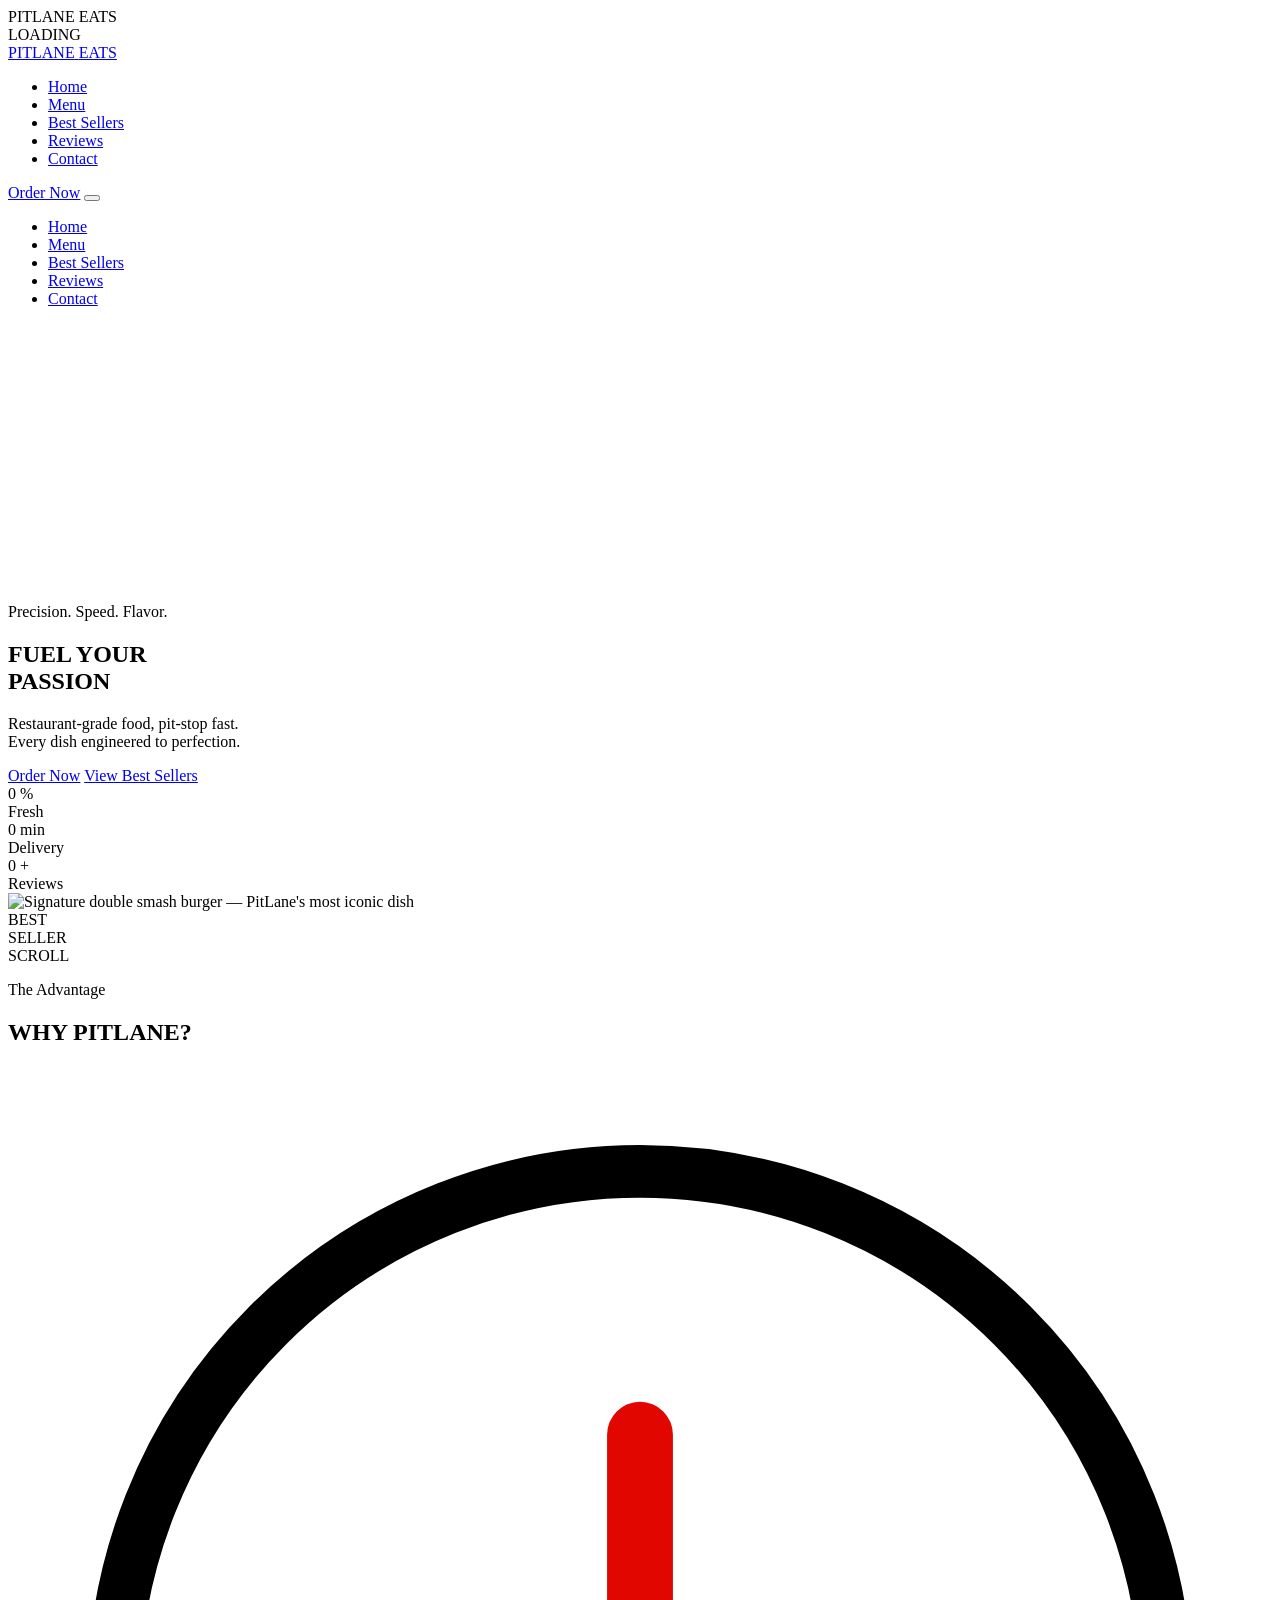
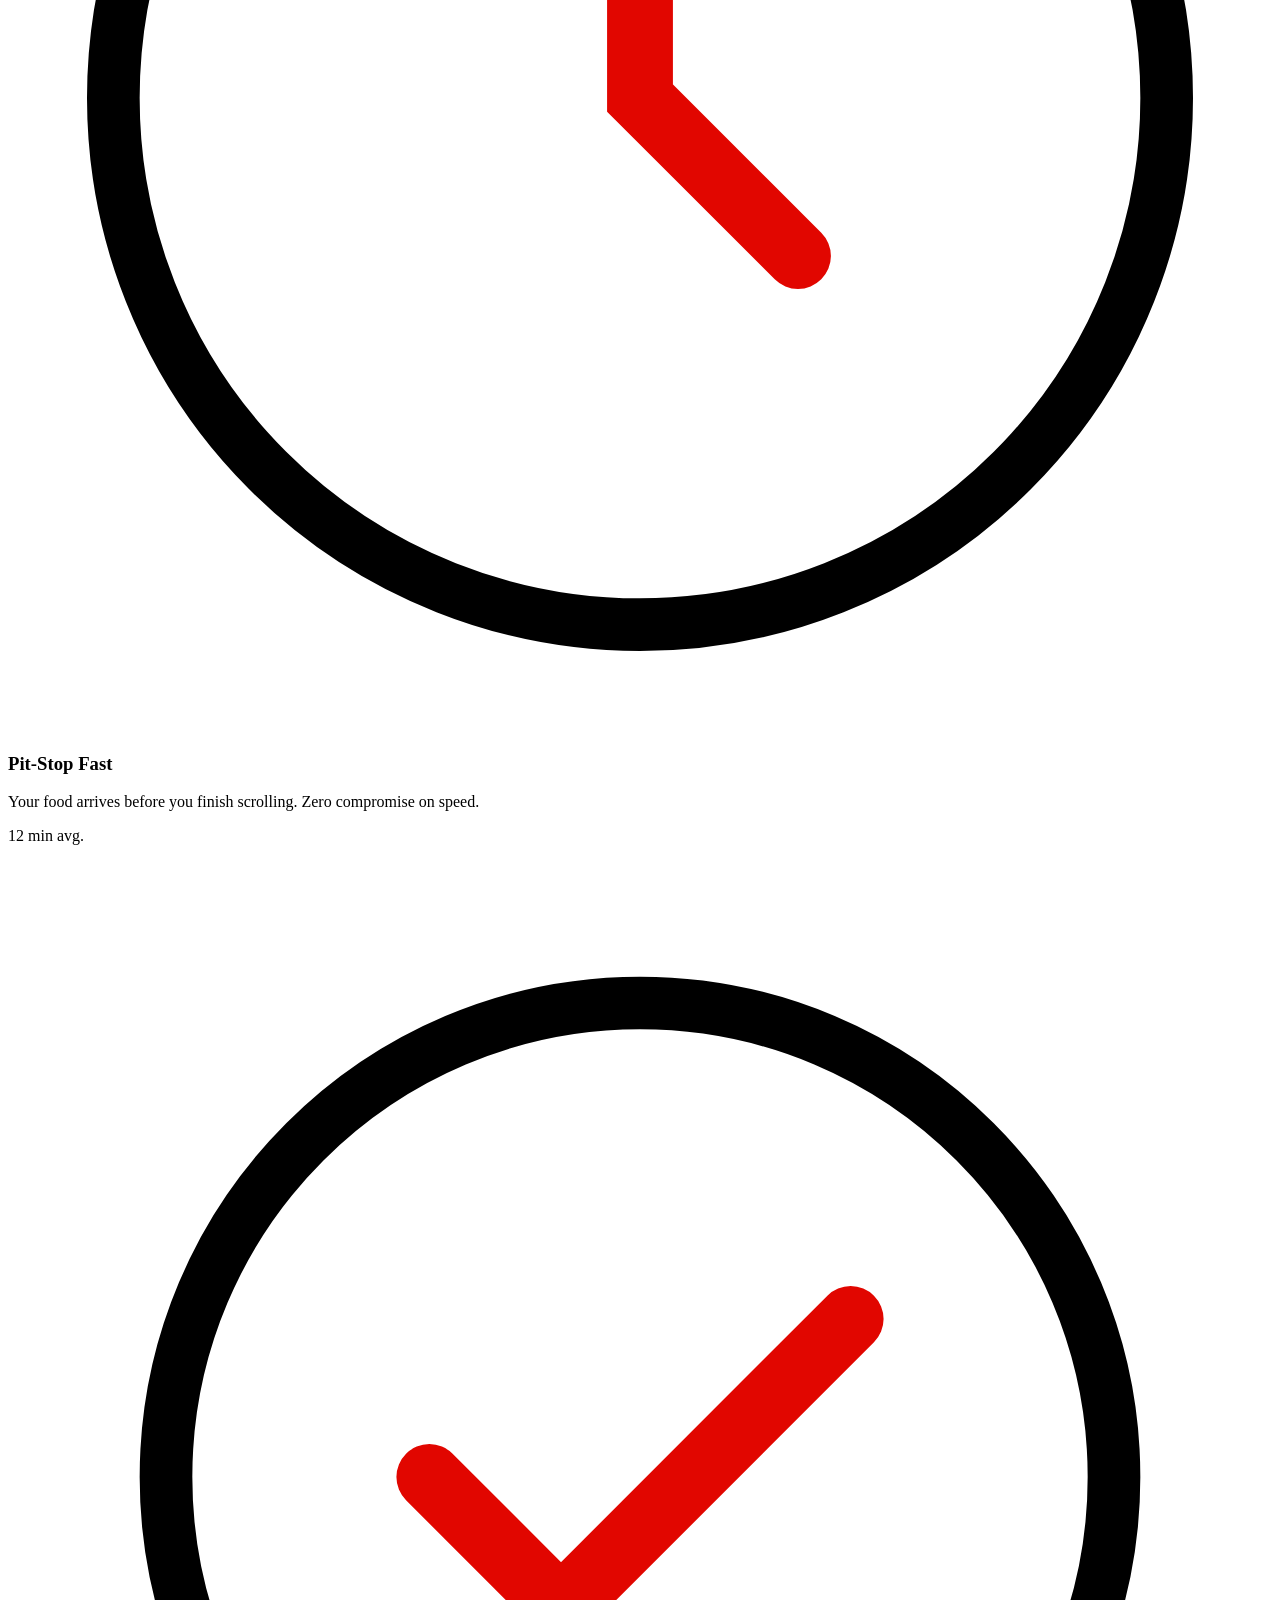
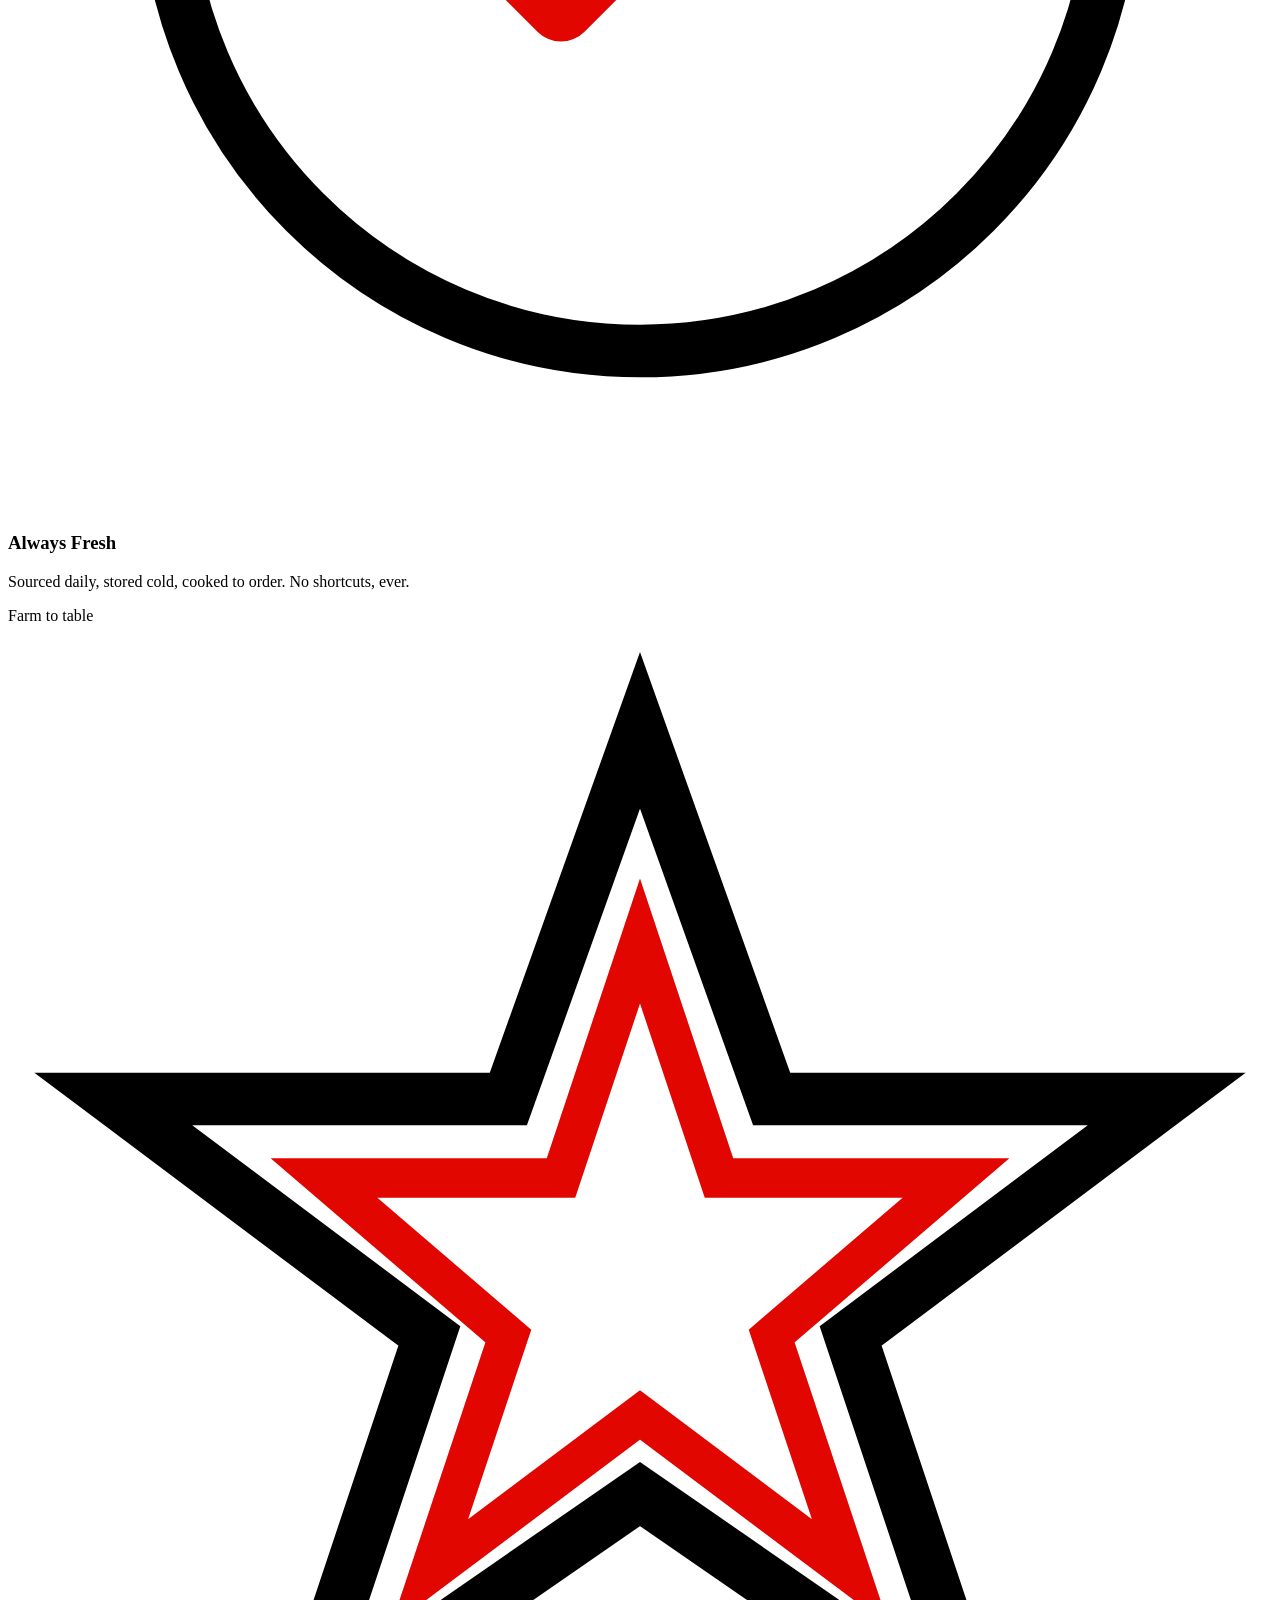
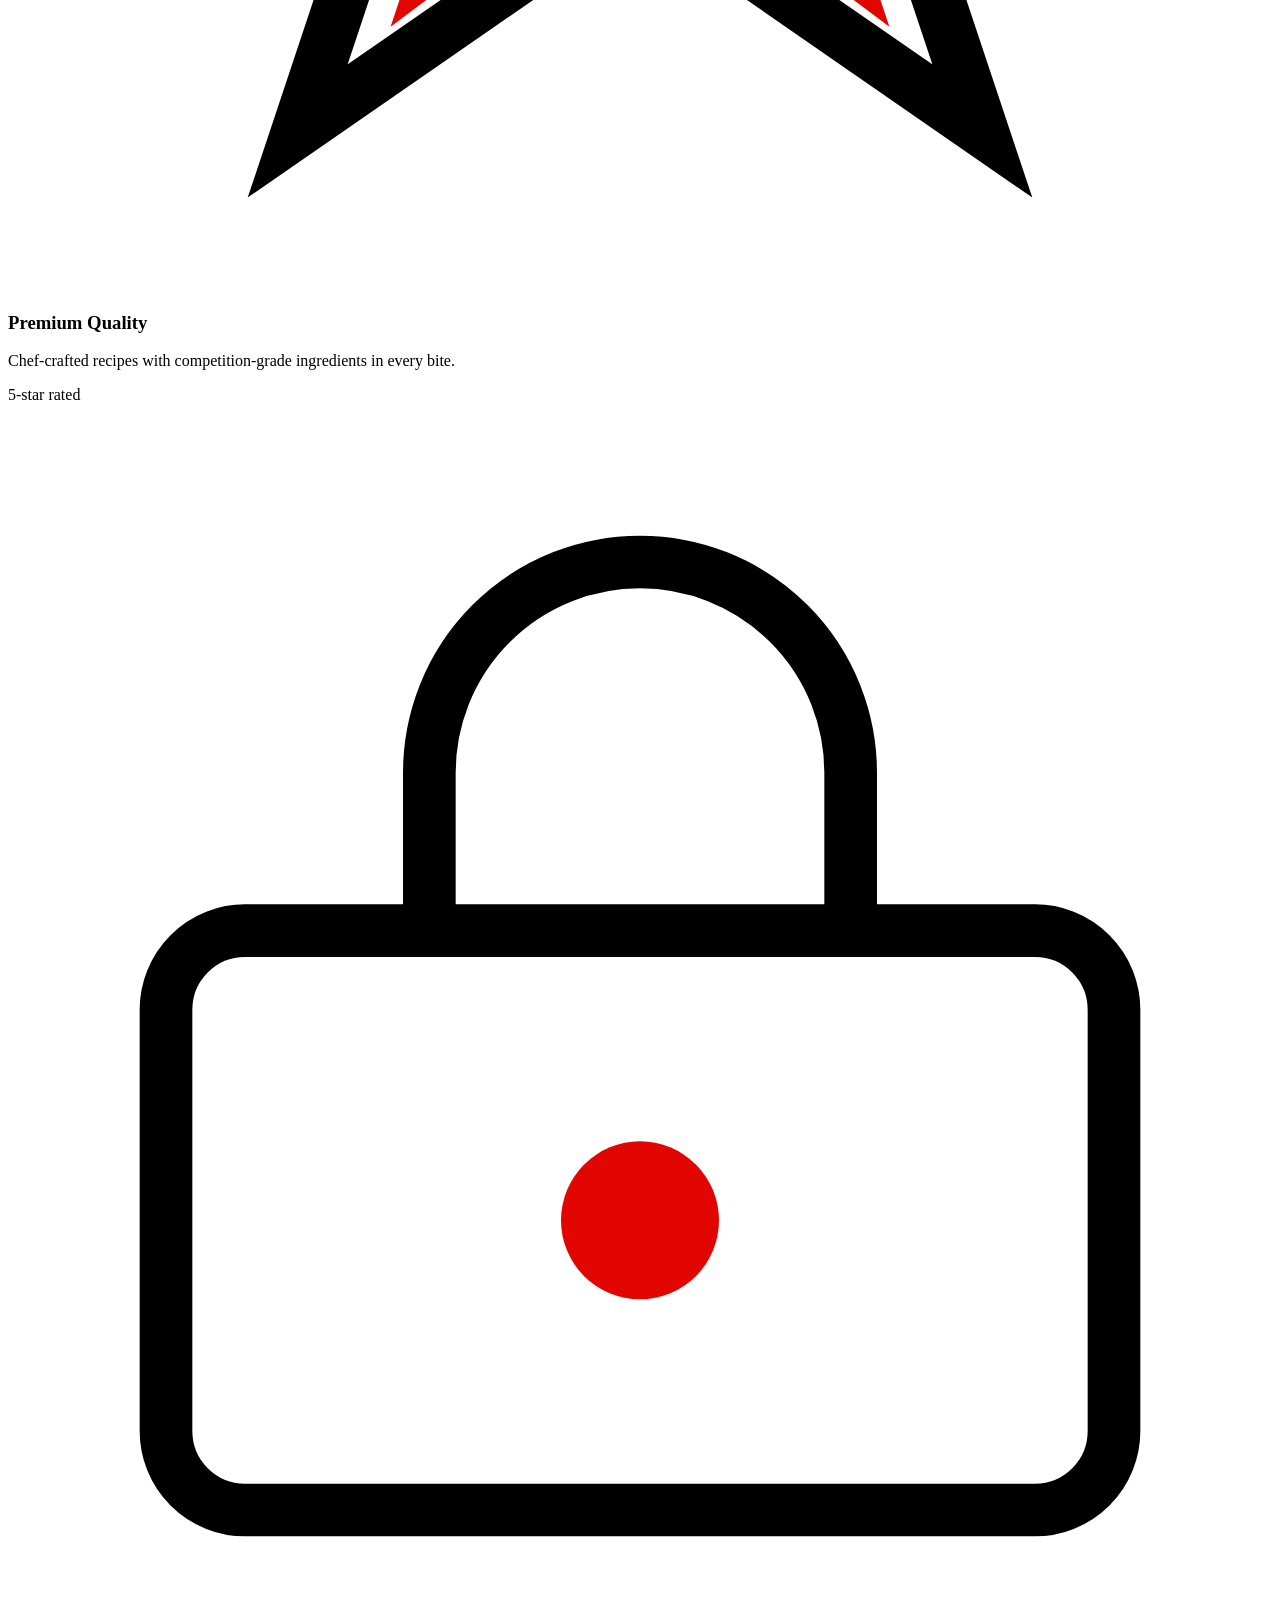
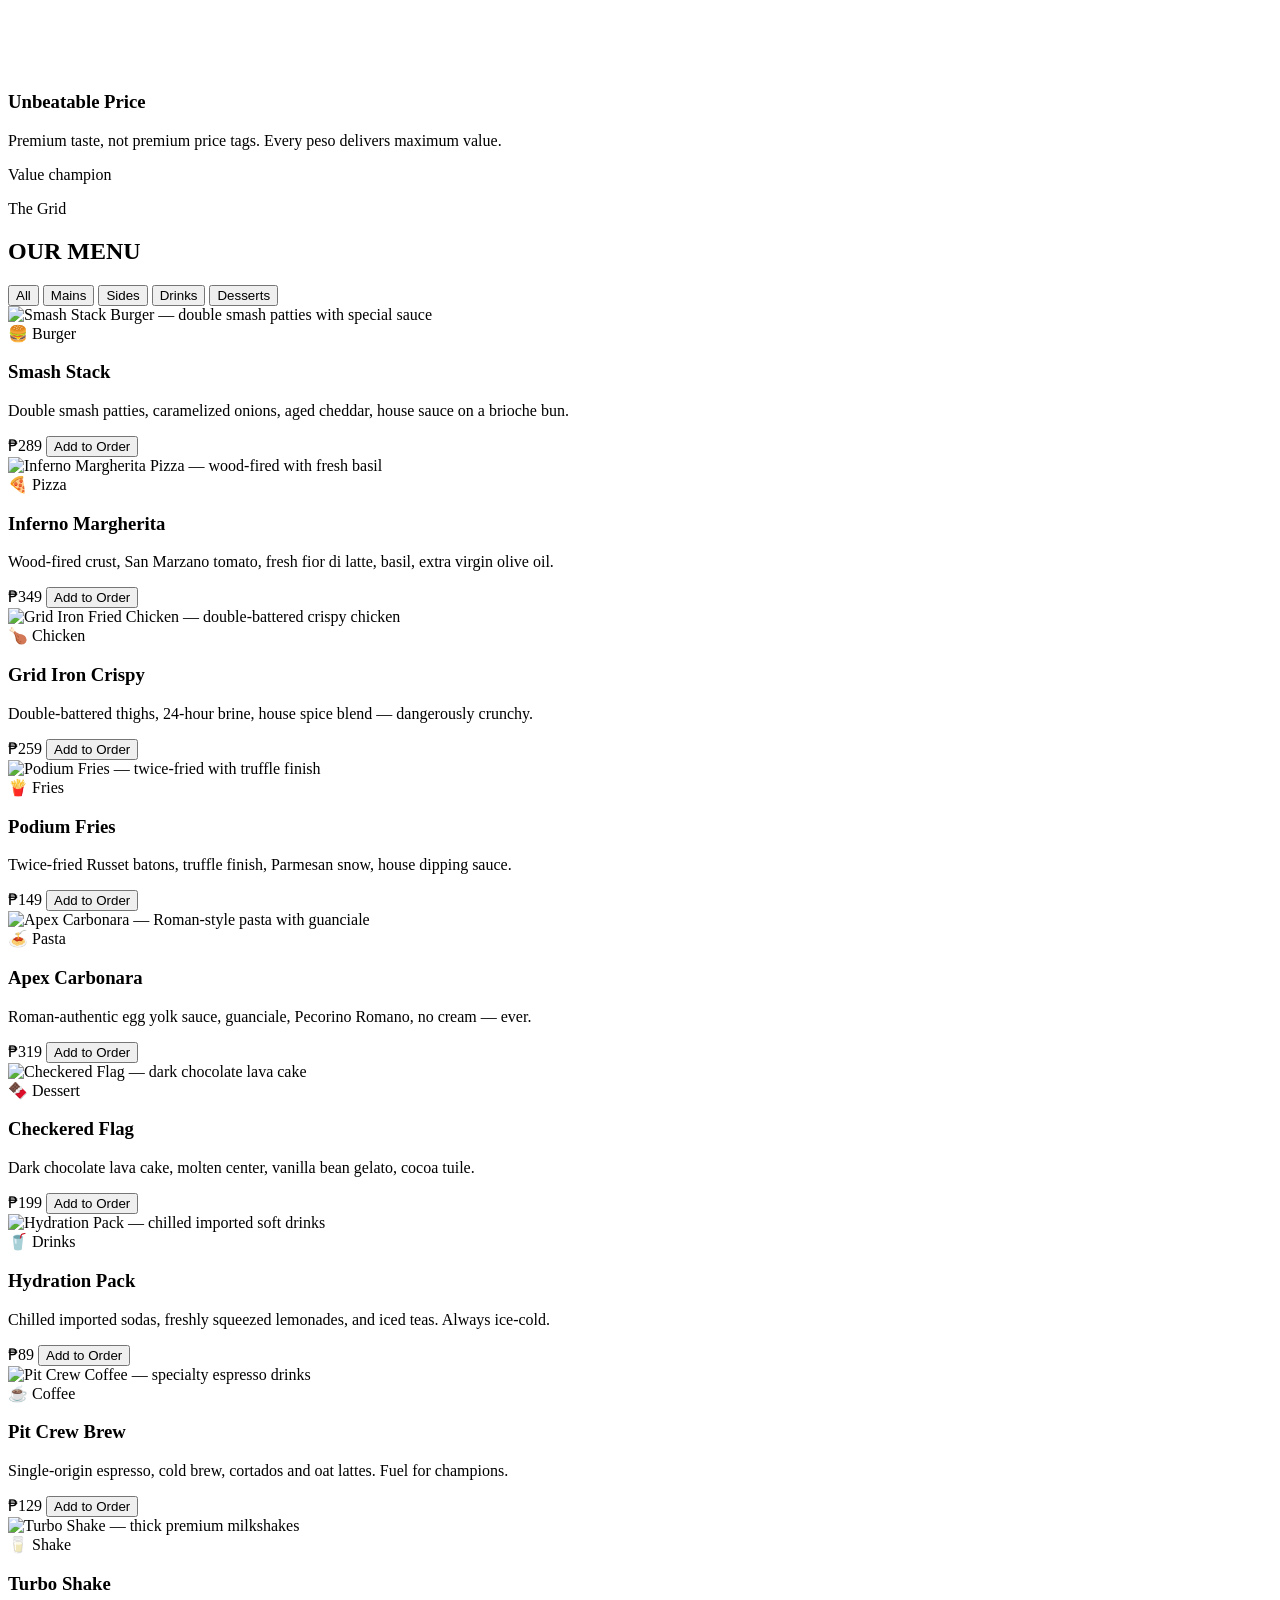
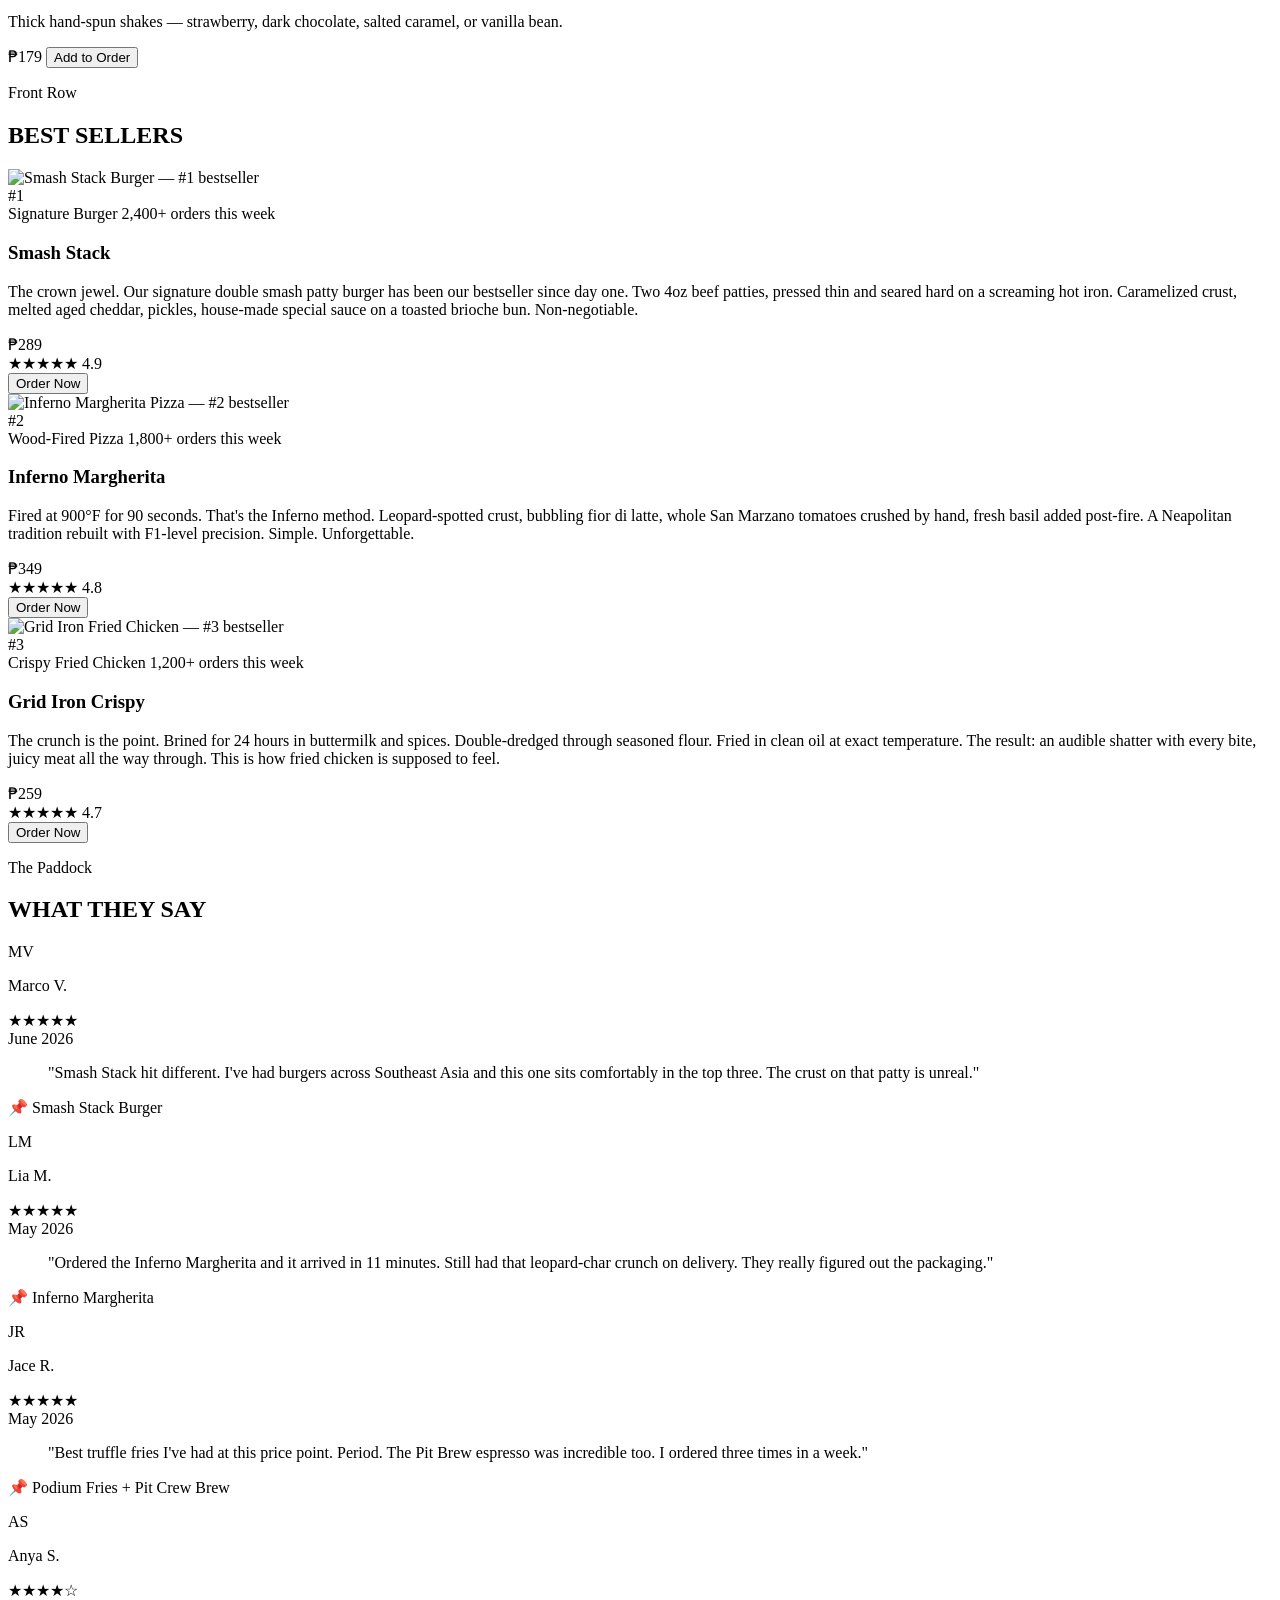
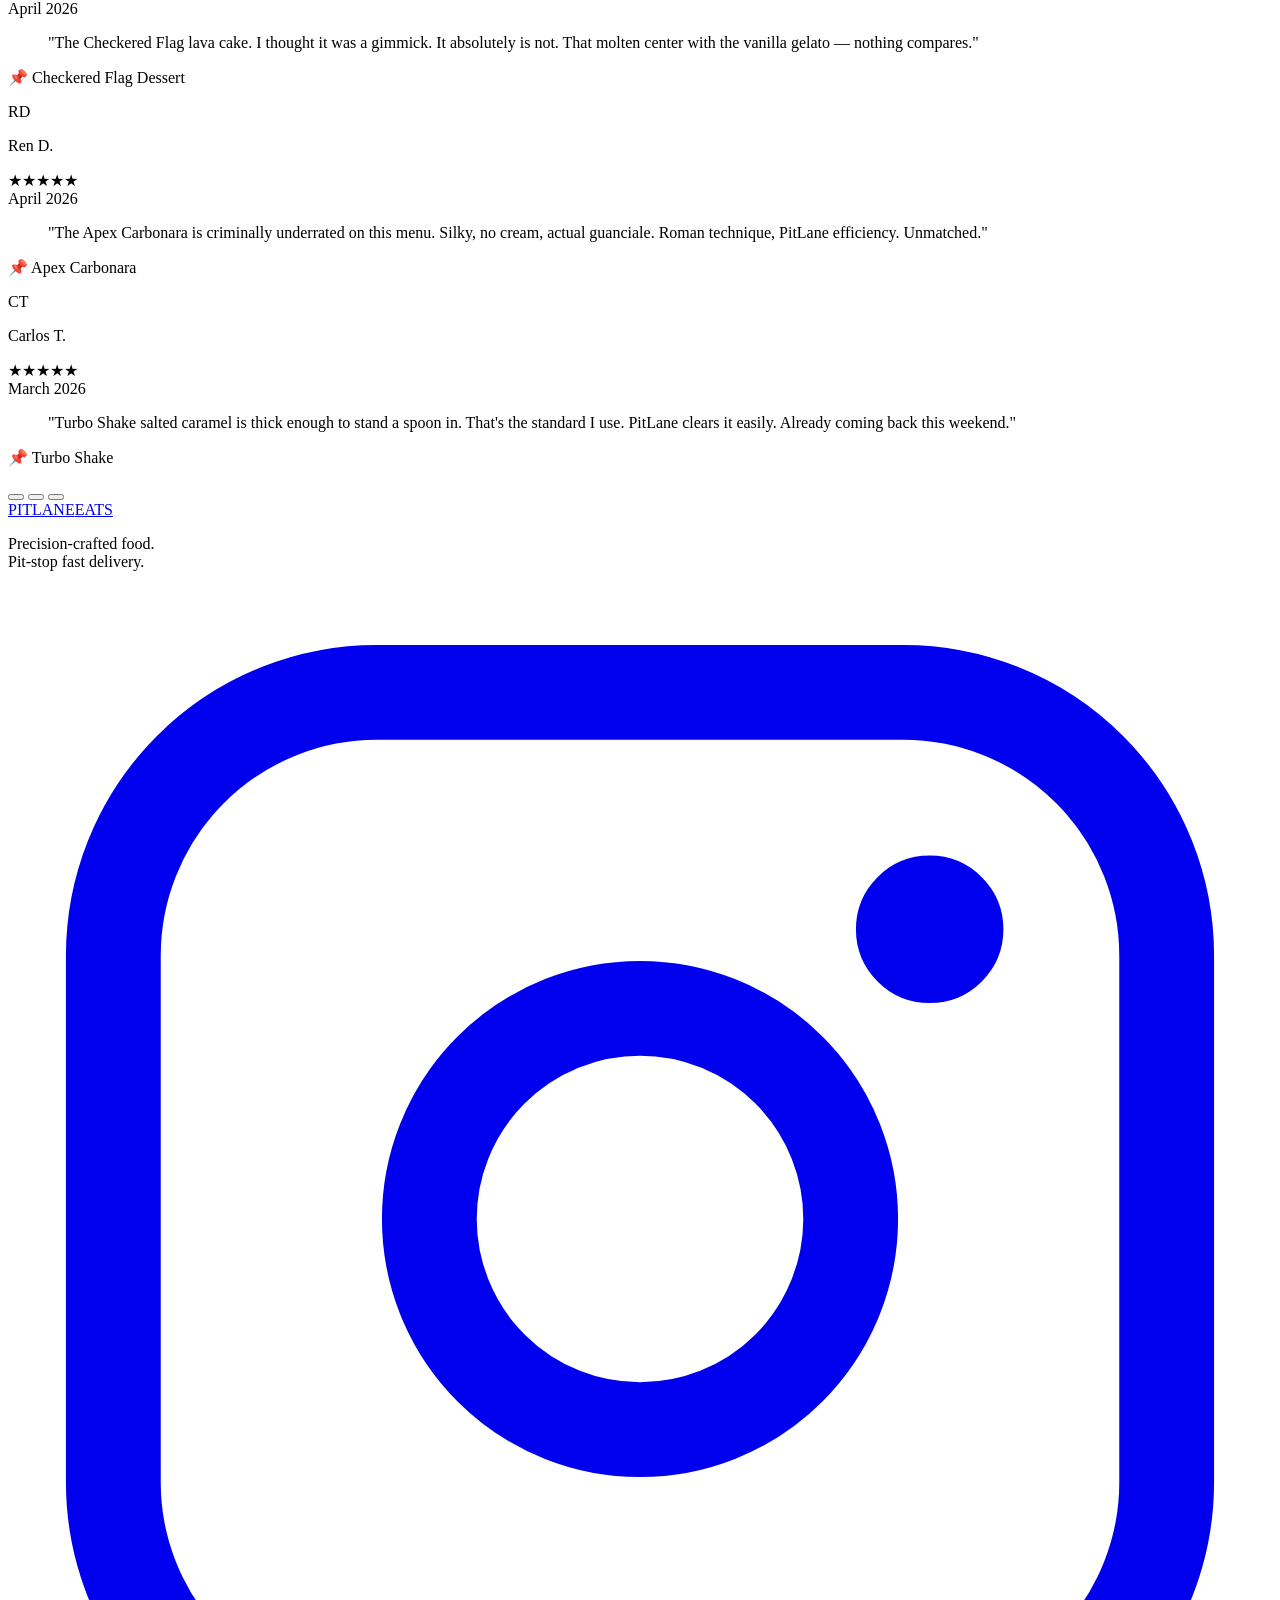
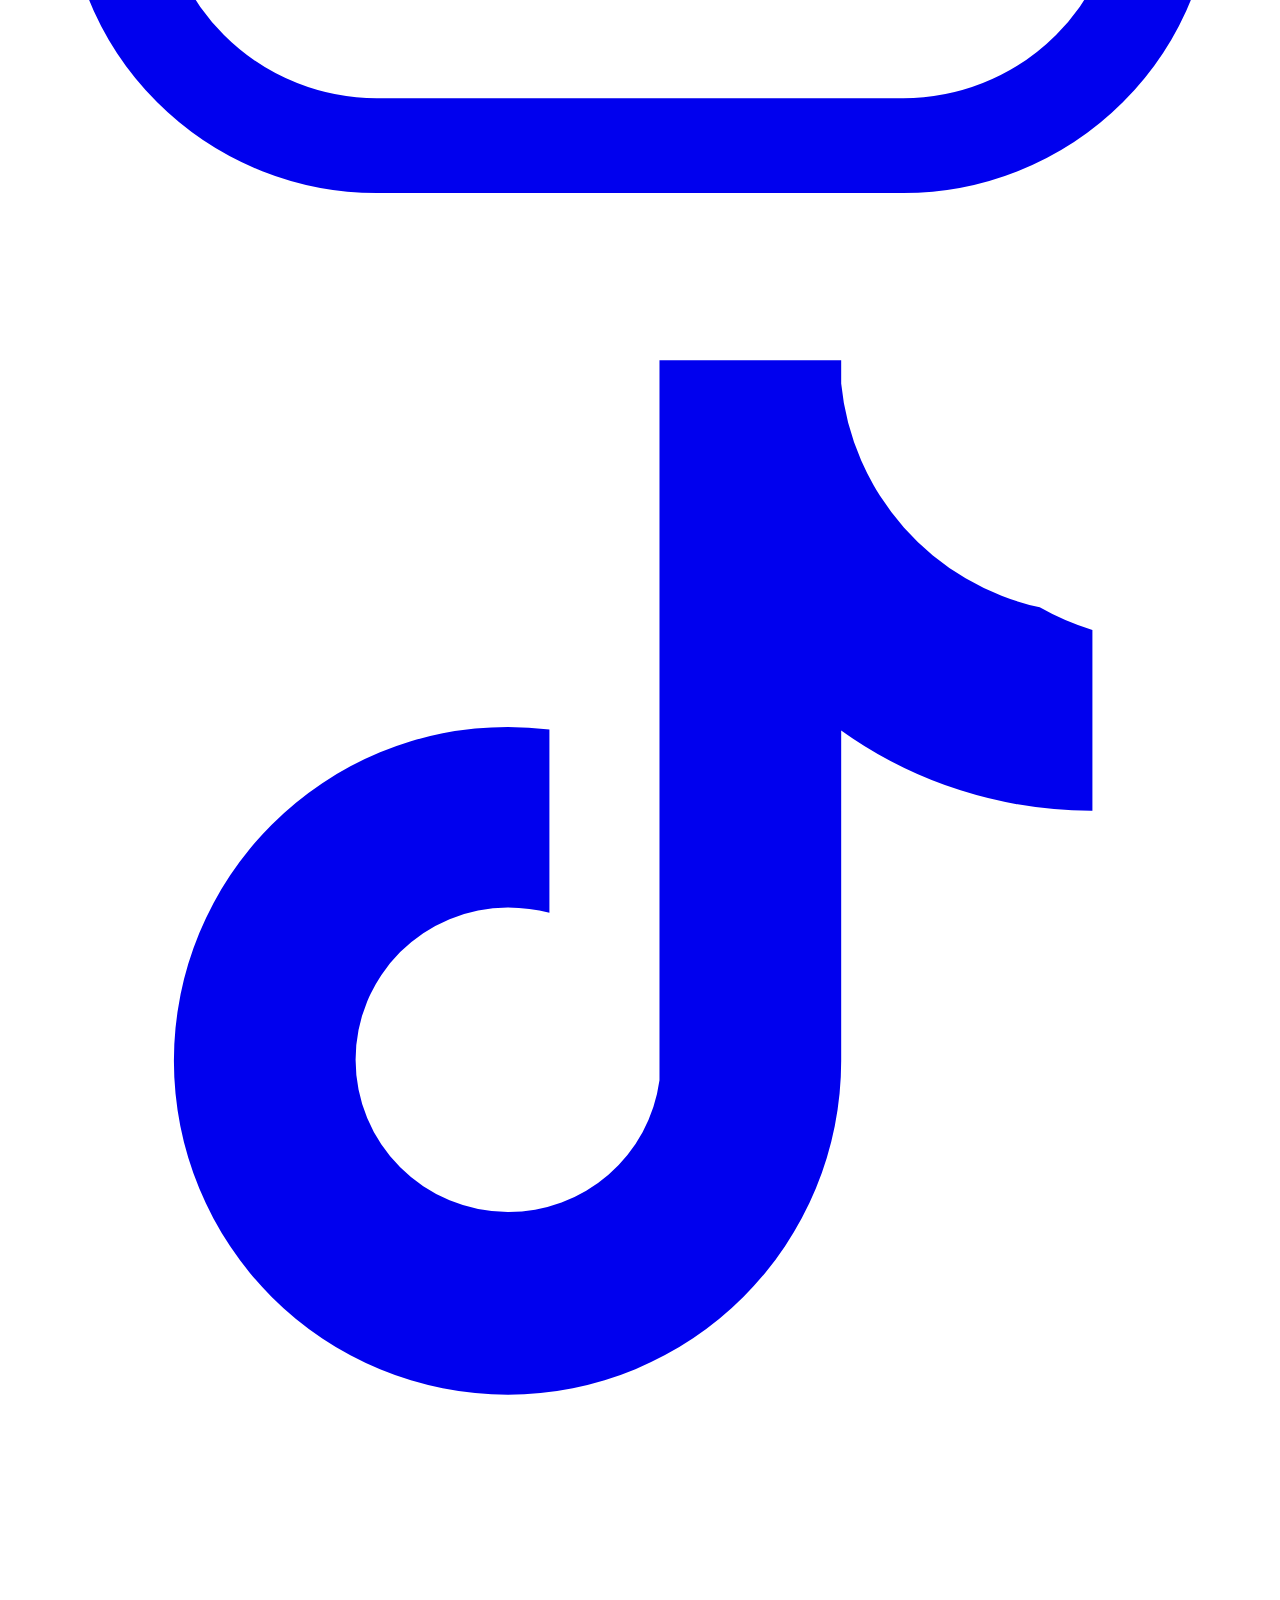
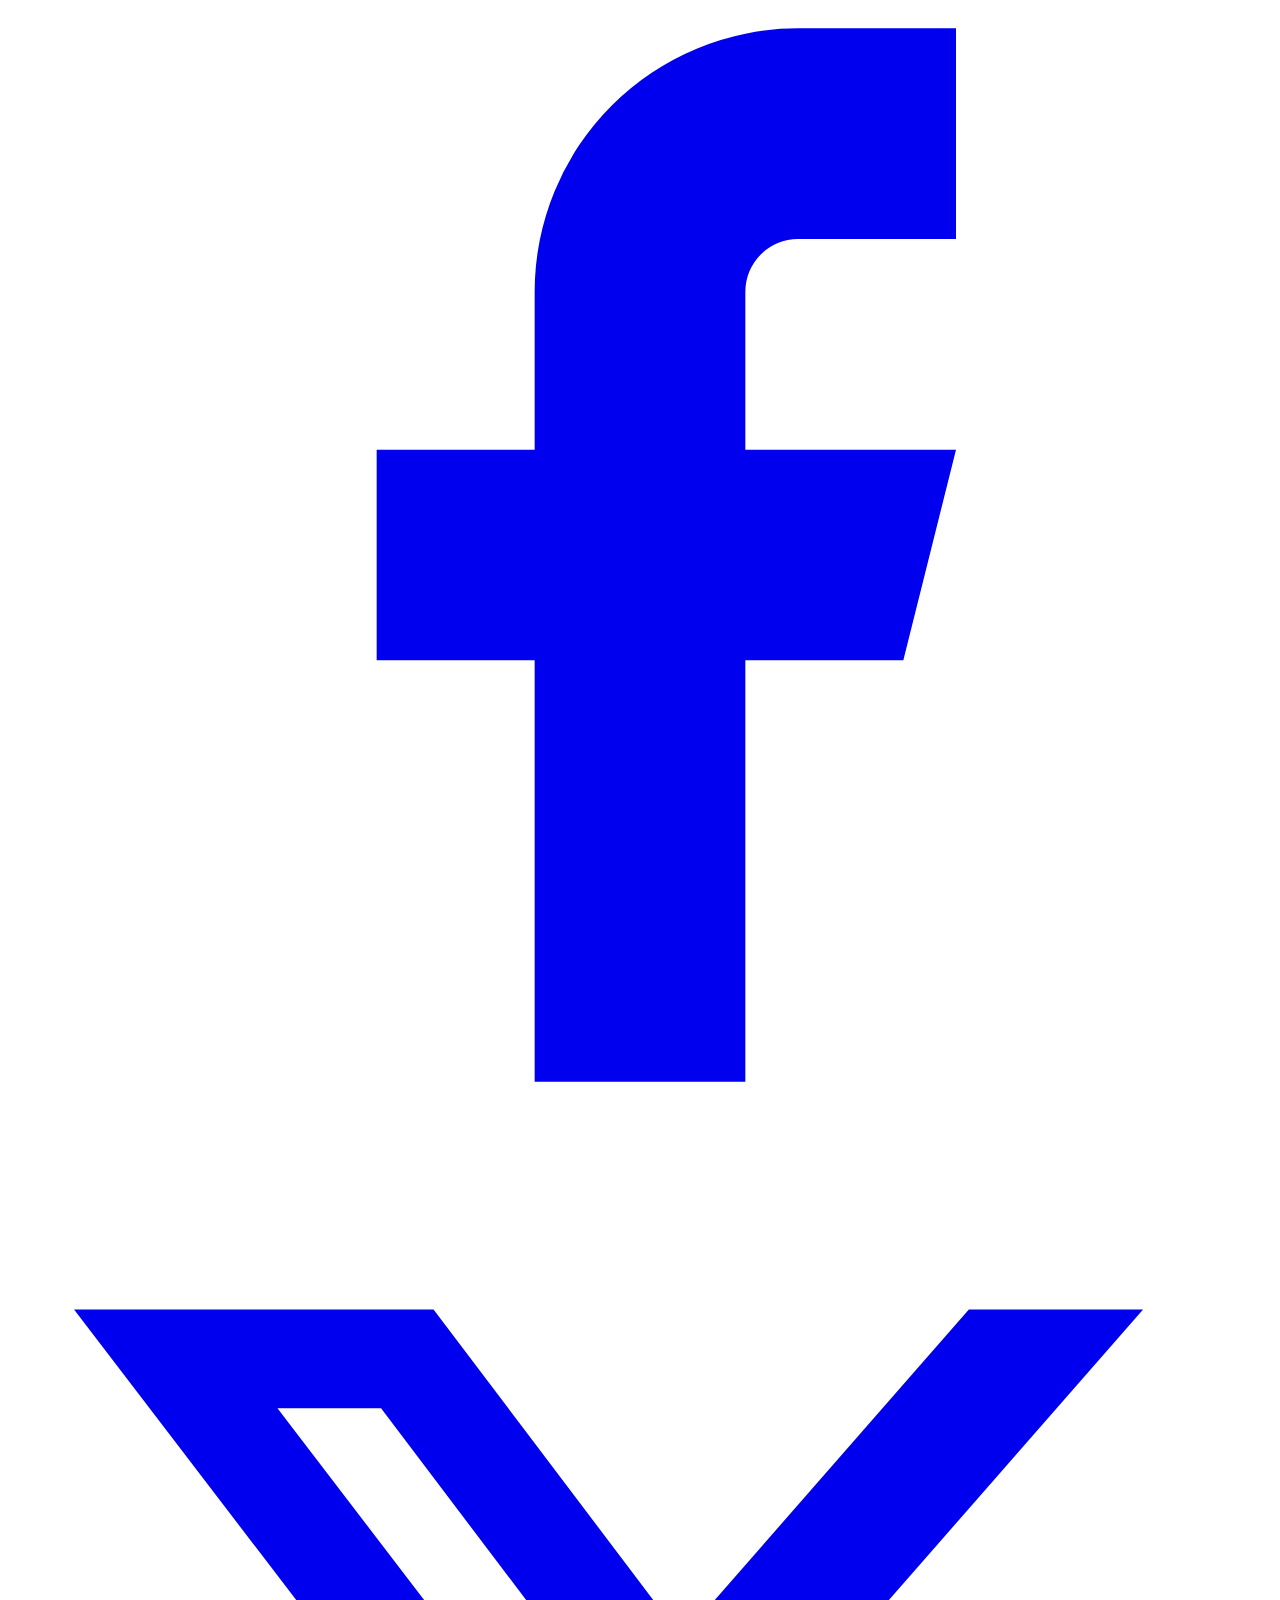
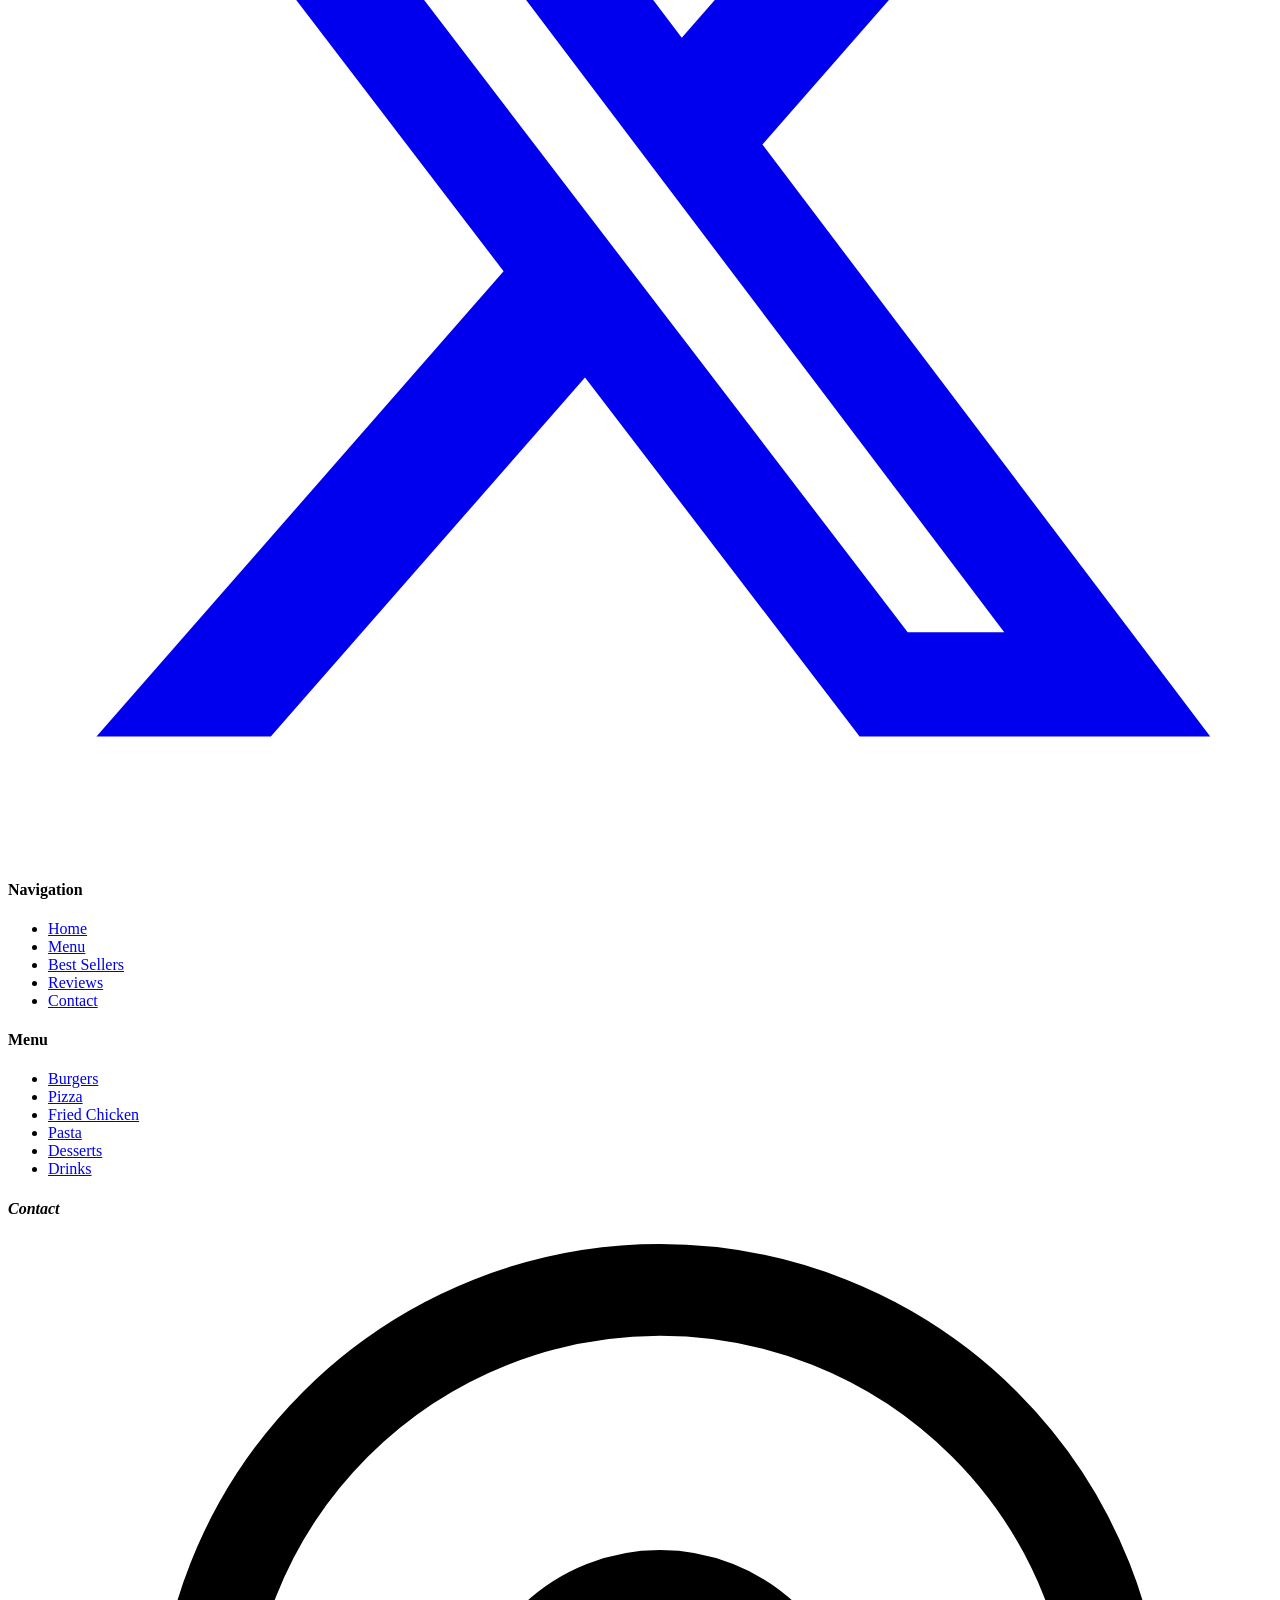
==== index.html @ c5844a17 "Rename index-1.html to index.html" ====
<!DOCTYPE html>
<html lang="en">
<head>
  <meta charset="UTF-8" />
  <meta name="viewport" content="width=device-width, initial-scale=1.0" />
  <title>PitLane Eats — Precision-Crafted Food</title>
  <meta name="description" content="Premium restaurant with Formula 1 speed aesthetics. Fast service, fresh ingredients, unforgettable taste." />
  <link rel="preconnect" href="https://fonts.googleapis.com" />
  <link rel="preconnect" href="https://fonts.gstatic.com" crossorigin />
  <link href="https://fonts.googleapis.com/css2?family=Barlow+Condensed:ital,wght@0,300;0,400;0,600;0,700;0,800;0,900;1,700&family=Inter:wght@300;400;500;600&display=swap" rel="stylesheet" />
  <link rel="stylesheet" href="style.css" />
</head>
<body>

  <!-- ═══════════════════════════════════════
       LOADING SCREEN
  ═══════════════════════════════════════ -->
  <div id="loader" class="loader" aria-hidden="true">
    <div class="loader__track">
      <div class="loader__bar"></div>
    </div>
    <div class="loader__logo">
      <span class="loader__brand">PITLANE</span>
      <span class="loader__sub">EATS</span>
    </div>
    <div class="loader__rpm">
      <div class="loader__rpm-ring"></div>
      <div class="loader__rpm-needle"></div>
      <span class="loader__rpm-label">LOADING</span>
    </div>
  </div>

  <!-- ═══════════════════════════════════════
       CURSOR GLOW
  ═══════════════════════════════════════ -->
  <div id="cursor-glow" class="cursor-glow" aria-hidden="true"></div>
  <div id="cursor-dot" class="cursor-dot" aria-hidden="true"></div>

  <!-- ═══════════════════════════════════════
       NAVBAR
  ═══════════════════════════════════════ -->
  <nav class="navbar" id="navbar" role="navigation" aria-label="Main navigation">
    <div class="navbar__inner">
      <a href="#home" class="navbar__logo" aria-label="PitLane Eats home">
        <span class="navbar__logo-main">PITLANE</span>
        <span class="navbar__logo-accent">EATS</span>
      </a>

      <ul class="navbar__links" role="list">
        <li><a href="#home" class="navbar__link" data-label="Home">Home</a></li>
        <li><a href="#menu" class="navbar__link" data-label="Menu">Menu</a></li>
        <li><a href="#bestsellers" class="navbar__link" data-label="Best Sellers">Best Sellers</a></li>
        <li><a href="#reviews" class="navbar__link" data-label="Reviews">Reviews</a></li>
        <li><a href="#contact" class="navbar__link" data-label="Contact">Contact</a></li>
      </ul>

      <a href="#menu" class="btn btn--nav">Order Now</a>

      <!-- Mobile hamburger -->
      <button class="navbar__hamburger" id="hamburger" aria-label="Toggle menu" aria-expanded="false" aria-controls="mobile-menu">
        <span></span><span></span><span></span>
      </button>
    </div>

    <!-- Mobile menu -->
    <div class="navbar__mobile" id="mobile-menu" role="dialog" aria-modal="true" aria-label="Mobile navigation">
      <ul role="list">
        <li><a href="#home" class="navbar__mobile-link">Home</a></li>
        <li><a href="#menu" class="navbar__mobile-link">Menu</a></li>
        <li><a href="#bestsellers" class="navbar__mobile-link">Best Sellers</a></li>
        <li><a href="#reviews" class="navbar__mobile-link">Reviews</a></li>
        <li><a href="#contact" class="navbar__mobile-link">Contact</a></li>
      </ul>
    </div>
  </nav>

  <!-- ═══════════════════════════════════════
       SECTION 1 — HERO
  ═══════════════════════════════════════ -->
  <section class="hero" id="home" aria-labelledby="hero-title">

    <!-- Animated canvas background -->
    <canvas id="hero-canvas" class="hero__canvas" aria-hidden="true"></canvas>

    <!-- Racing telemetry SVG line — signature element -->
    <svg class="hero__telemetry" viewBox="0 0 1440 120" preserveAspectRatio="none" aria-hidden="true">
      <path id="telemetry-path" class="hero__telemetry-line"
        d="M0,60 L80,60 L100,20 L120,90 L140,30 L160,75 L180,45 L220,60 L280,60 L300,15 L320,85 L350,40 L380,70 L420,60 L500,60 L520,25 L540,80 L560,35 L590,65 L620,55 L680,60 L720,60 L750,20 L770,90 L800,40 L830,70 L860,55 L920,60 L980,60 L1000,30 L1020,80 L1050,45 L1080,65 L1120,60 L1200,60 L1220,25 L1240,85 L1260,40 L1300,60 L1440,60"
        fill="none" stroke="#E10600" stroke-width="2" stroke-dasharray="3000" stroke-dashoffset="3000"
      />
    </svg>

    <!-- Speed lines -->
    <div class="hero__speed-lines" aria-hidden="true">
      <span></span><span></span><span></span><span></span><span></span>
      <span></span><span></span><span></span><span></span><span></span>
    </div>

    <!-- Racing stripe top -->
    <div class="hero__stripe" aria-hidden="true"></div>

    <div class="hero__content">
      <div class="hero__text">
        <p class="hero__eyebrow reveal-up">Precision. Speed. Flavor.</p>
        <h1 class="hero__title reveal-up" id="hero-title">
          FUEL YOUR<br/>
          <span class="hero__title-accent">PASSION</span>
        </h1>
        <p class="hero__subtitle reveal-up">
          Restaurant-grade food, pit-stop fast.<br/>
          Every dish engineered to perfection.
        </p>
        <div class="hero__actions reveal-up">
          <a href="#menu" class="btn btn--primary">Order Now</a>
          <a href="#bestsellers" class="btn btn--ghost">View Best Sellers</a>
        </div>

        <!-- Live stats strip -->
        <div class="hero__stats reveal-up">
          <div class="hero__stat">
            <span class="hero__stat-num" data-count="98">0</span>
            <span class="hero__stat-label">%<br/>Fresh</span>
          </div>
          <div class="hero__stat-divider" aria-hidden="true"></div>
          <div class="hero__stat">
            <span class="hero__stat-num" data-count="12">0</span>
            <span class="hero__stat-label">min<br/>Delivery</span>
          </div>
          <div class="hero__stat-divider" aria-hidden="true"></div>
          <div class="hero__stat">
            <span class="hero__stat-num" data-count="4800">0</span>
            <span class="hero__stat-label">+<br/>Reviews</span>
          </div>
        </div>
      </div>

      <!-- Hero food image -->
      <div class="hero__image-wrap reveal-right">
        <div class="hero__image-glow" aria-hidden="true"></div>
        <div class="hero__image-ring" aria-hidden="true"></div>
        <img src="images/hero-burger.png" alt="Signature double smash burger — PitLane's most iconic dish" class="hero__image float-anim" />
        <div class="hero__image-badge" aria-label="Best seller">
          <span>BEST</span><br/><span>SELLER</span>
        </div>
      </div>
    </div>

    <!-- Scroll indicator -->
    <div class="hero__scroll" aria-label="Scroll down">
      <span class="hero__scroll-label">SCROLL</span>
      <div class="hero__scroll-line"><div class="hero__scroll-dot"></div></div>
    </div>

  </section>

  <!-- ═══════════════════════════════════════
       SECTION 2 — WHY CHOOSE US
  ═══════════════════════════════════════ -->
  <section class="why" id="why" aria-labelledby="why-title">
    <div class="container">
      <div class="section-header reveal-up">
        <p class="section-eyebrow">The Advantage</p>
        <h2 class="section-title" id="why-title">WHY PITLANE?</h2>
        <div class="section-stripe" aria-hidden="true"></div>
      </div>

      <div class="why__grid">
        <div class="why__card card-tilt reveal-up" style="--delay:0s">
          <div class="why__card-icon" aria-hidden="true">
            <svg viewBox="0 0 48 48" fill="none" xmlns="http://www.w3.org/2000/svg">
              <circle cx="24" cy="24" r="20" stroke="currentColor" stroke-width="2"/>
              <path d="M24 14V24L30 30" stroke="#E10600" stroke-width="2.5" stroke-linecap="round"/>
            </svg>
          </div>
          <h3 class="why__card-title">Pit-Stop Fast</h3>
          <p class="why__card-desc">Your food arrives before you finish scrolling. Zero compromise on speed.</p>
          <div class="why__card-tag">12 min avg.</div>
        </div>

        <div class="why__card card-tilt reveal-up" style="--delay:0.1s">
          <div class="why__card-icon" aria-hidden="true">
            <svg viewBox="0 0 48 48" fill="none" xmlns="http://www.w3.org/2000/svg">
              <path d="M24 6C14.06 6 6 14.06 6 24s8.06 18 18 18 18-8.06 18-18S33.94 6 24 6z" stroke="currentColor" stroke-width="2"/>
              <path d="M16 24l5 5 11-11" stroke="#E10600" stroke-width="2.5" stroke-linecap="round" stroke-linejoin="round"/>
            </svg>
          </div>
          <h3 class="why__card-title">Always Fresh</h3>
          <p class="why__card-desc">Sourced daily, stored cold, cooked to order. No shortcuts, ever.</p>
          <div class="why__card-tag">Farm to table</div>
        </div>

        <div class="why__card card-tilt reveal-up" style="--delay:0.2s">
          <div class="why__card-icon" aria-hidden="true">
            <svg viewBox="0 0 48 48" fill="none" xmlns="http://www.w3.org/2000/svg">
              <polygon points="24,4 29,18 44,18 32,27 37,42 24,33 11,42 16,27 4,18 19,18" stroke="currentColor" stroke-width="2" fill="none"/>
              <polygon points="24,12 27,21 36,21 29,27 32,36 24,30 16,36 19,27 12,21 21,21" stroke="#E10600" stroke-width="1.5" fill="none"/>
            </svg>
          </div>
          <h3 class="why__card-title">Premium Quality</h3>
          <p class="why__card-desc">Chef-crafted recipes with competition-grade ingredients in every bite.</p>
          <div class="why__card-tag">5-star rated</div>
        </div>

        <div class="why__card card-tilt reveal-up" style="--delay:0.3s">
          <div class="why__card-icon" aria-hidden="true">
            <svg viewBox="0 0 48 48" fill="none" xmlns="http://www.w3.org/2000/svg">
              <rect x="6" y="20" width="36" height="22" rx="3" stroke="currentColor" stroke-width="2"/>
              <path d="M16 20V14a8 8 0 1116 0v6" stroke="currentColor" stroke-width="2"/>
              <circle cx="24" cy="31" r="3" fill="#E10600"/>
            </svg>
          </div>
          <h3 class="why__card-title">Unbeatable Price</h3>
          <p class="why__card-desc">Premium taste, not premium price tags. Every peso delivers maximum value.</p>
          <div class="why__card-tag">Value champion</div>
        </div>
      </div>
    </div>
  </section>

  <!-- ═══════════════════════════════════════
       SECTION 3 — FEATURED MENU
  ═══════════════════════════════════════ -->
  <section class="menu" id="menu" aria-labelledby="menu-title">
    <div class="container">
      <div class="section-header reveal-up">
        <p class="section-eyebrow">The Grid</p>
        <h2 class="section-title" id="menu-title">OUR MENU</h2>
        <div class="section-stripe" aria-hidden="true"></div>
      </div>

      <!-- Category Filter -->
      <div class="menu__filters reveal-up" role="tablist" aria-label="Menu categories">
        <button class="menu__filter active" role="tab" aria-selected="true" data-filter="all">All</button>
        <button class="menu__filter" role="tab" aria-selected="false" data-filter="mains">Mains</button>
        <button class="menu__filter" role="tab" aria-selected="false" data-filter="sides">Sides</button>
        <button class="menu__filter" role="tab" aria-selected="false" data-filter="drinks">Drinks</button>
        <button class="menu__filter" role="tab" aria-selected="false" data-filter="desserts">Desserts</button>
      </div>

      <div class="menu__grid" id="menu-grid">

        <!-- BURGERS -->
        <article class="menu__card card-tilt reveal-up" data-category="mains" style="--delay:0s" aria-label="Smash Stack Burger">
          <div class="menu__card-image-wrap">
            <img src="images/burger.png" alt="Smash Stack Burger — double smash patties with special sauce" class="menu__card-img float-anim" loading="lazy" />
            <div class="menu__card-badge">🍔 Burger</div>
          </div>
          <div class="menu__card-body">
            <h3 class="menu__card-name">Smash Stack</h3>
            <p class="menu__card-desc">Double smash patties, caramelized onions, aged cheddar, house sauce on a brioche bun.</p>
            <div class="menu__card-footer">
              <span class="menu__card-price">₱289</span>
              <button class="btn btn--sm">Add to Order</button>
            </div>
          </div>
        </article>

        <!-- PIZZA -->
        <article class="menu__card card-tilt reveal-up" data-category="mains" style="--delay:0.1s" aria-label="Inferno Margherita Pizza">
          <div class="menu__card-image-wrap">
            <img src="images/pizza.png" alt="Inferno Margherita Pizza — wood-fired with fresh basil" class="menu__card-img float-anim" loading="lazy" />
            <div class="menu__card-badge">🍕 Pizza</div>
          </div>
          <div class="menu__card-body">
            <h3 class="menu__card-name">Inferno Margherita</h3>
            <p class="menu__card-desc">Wood-fired crust, San Marzano tomato, fresh fior di latte, basil, extra virgin olive oil.</p>
            <div class="menu__card-footer">
              <span class="menu__card-price">₱349</span>
              <button class="btn btn--sm">Add to Order</button>
            </div>
          </div>
        </article>

        <!-- FRIED CHICKEN -->
        <article class="menu__card card-tilt reveal-up" data-category="mains" style="--delay:0.2s" aria-label="Grid Iron Fried Chicken">
          <div class="menu__card-image-wrap">
            <img src="images/chicken.png" alt="Grid Iron Fried Chicken — double-battered crispy chicken" class="menu__card-img float-anim" loading="lazy" />
            <div class="menu__card-badge">🍗 Chicken</div>
          </div>
          <div class="menu__card-body">
            <h3 class="menu__card-name">Grid Iron Crispy</h3>
            <p class="menu__card-desc">Double-battered thighs, 24-hour brine, house spice blend — dangerously crunchy.</p>
            <div class="menu__card-footer">
              <span class="menu__card-price">₱259</span>
              <button class="btn btn--sm">Add to Order</button>
            </div>
          </div>
        </article>

        <!-- FRENCH FRIES -->
        <article class="menu__card card-tilt reveal-up" data-category="sides" style="--delay:0.3s" aria-label="Podium Fries">
          <div class="menu__card-image-wrap">
            <img src="images/fries.png" alt="Podium Fries — twice-fried with truffle finish" class="menu__card-img float-anim" loading="lazy" />
            <div class="menu__card-badge">🍟 Fries</div>
          </div>
          <div class="menu__card-body">
            <h3 class="menu__card-name">Podium Fries</h3>
            <p class="menu__card-desc">Twice-fried Russet batons, truffle finish, Parmesan snow, house dipping sauce.</p>
            <div class="menu__card-footer">
              <span class="menu__card-price">₱149</span>
              <button class="btn btn--sm">Add to Order</button>
            </div>
          </div>
        </article>

        <!-- PASTA -->
        <article class="menu__card card-tilt reveal-up" data-category="mains" style="--delay:0.4s" aria-label="Apex Carbonara Pasta">
          <div class="menu__card-image-wrap">
            <img src="images/pasta.png" alt="Apex Carbonara — Roman-style pasta with guanciale" class="menu__card-img float-anim" loading="lazy" />
            <div class="menu__card-badge">🍝 Pasta</div>
          </div>
          <div class="menu__card-body">
            <h3 class="menu__card-name">Apex Carbonara</h3>
            <p class="menu__card-desc">Roman-authentic egg yolk sauce, guanciale, Pecorino Romano, no cream — ever.</p>
            <div class="menu__card-footer">
              <span class="menu__card-price">₱319</span>
              <button class="btn btn--sm">Add to Order</button>
            </div>
          </div>
        </article>

        <!-- DESSERTS -->
        <article class="menu__card card-tilt reveal-up" data-category="desserts" style="--delay:0.5s" aria-label="Checkered Flag Dessert">
          <div class="menu__card-image-wrap">
            <img src="images/dessert.png" alt="Checkered Flag — dark chocolate lava cake" class="menu__card-img float-anim" loading="lazy" />
            <div class="menu__card-badge">🍫 Dessert</div>
          </div>
          <div class="menu__card-body">
            <h3 class="menu__card-name">Checkered Flag</h3>
            <p class="menu__card-desc">Dark chocolate lava cake, molten center, vanilla bean gelato, cocoa tuile.</p>
            <div class="menu__card-footer">
              <span class="menu__card-price">₱199</span>
              <button class="btn btn--sm">Add to Order</button>
            </div>
          </div>
        </article>

        <!-- SOFT DRINKS -->
        <article class="menu__card card-tilt reveal-up" data-category="drinks" style="--delay:0.0s" aria-label="Hydration Pack soft drinks">
          <div class="menu__card-image-wrap">
            <img src="images/drink.png" alt="Hydration Pack — chilled imported soft drinks" class="menu__card-img float-anim" loading="lazy" />
            <div class="menu__card-badge">🥤 Drinks</div>
          </div>
          <div class="menu__card-body">
            <h3 class="menu__card-name">Hydration Pack</h3>
            <p class="menu__card-desc">Chilled imported sodas, freshly squeezed lemonades, and iced teas. Always ice-cold.</p>
            <div class="menu__card-footer">
              <span class="menu__card-price">₱89</span>
              <button class="btn btn--sm">Add to Order</button>
            </div>
          </div>
        </article>

        <!-- COFFEE -->
        <article class="menu__card card-tilt reveal-up" data-category="drinks" style="--delay:0.1s" aria-label="Pit Crew Coffee">
          <div class="menu__card-image-wrap">
            <img src="images/coffee.png" alt="Pit Crew Coffee — specialty espresso drinks" class="menu__card-img float-anim" loading="lazy" />
            <div class="menu__card-badge">☕ Coffee</div>
          </div>
          <div class="menu__card-body">
            <h3 class="menu__card-name">Pit Crew Brew</h3>
            <p class="menu__card-desc">Single-origin espresso, cold brew, cortados and oat lattes. Fuel for champions.</p>
            <div class="menu__card-footer">
              <span class="menu__card-price">₱129</span>
              <button class="btn btn--sm">Add to Order</button>
            </div>
          </div>
        </article>

        <!-- MILKSHAKES -->
        <article class="menu__card card-tilt reveal-up" data-category="drinks" style="--delay:0.2s" aria-label="Turbo Shake milkshakes">
          <div class="menu__card-image-wrap">
            <img src="images/milkshake.png" alt="Turbo Shake — thick premium milkshakes" class="menu__card-img float-anim" loading="lazy" />
            <div class="menu__card-badge">🥛 Shake</div>
          </div>
          <div class="menu__card-body">
            <h3 class="menu__card-name">Turbo Shake</h3>
            <p class="menu__card-desc">Thick hand-spun shakes — strawberry, dark chocolate, salted caramel, or vanilla bean.</p>
            <div class="menu__card-footer">
              <span class="menu__card-price">₱179</span>
              <button class="btn btn--sm">Add to Order</button>
            </div>
          </div>
        </article>

      </div>
    </div>
  </section>

  <!-- ═══════════════════════════════════════
       SECTION 4 — BEST SELLERS
  ═══════════════════════════════════════ -->
  <section class="bestsellers" id="bestsellers" aria-labelledby="bs-title">
    <div class="container">
      <div class="section-header reveal-up">
        <p class="section-eyebrow">Front Row</p>
        <h2 class="section-title" id="bs-title">BEST SELLERS</h2>
        <div class="section-stripe" aria-hidden="true"></div>
      </div>

      <div class="bs__list">

        <!-- FEATURED 1 -->
        <div class="bs__item reveal-left">
          <div class="bs__item-image-wrap">
            <div class="bs__item-glow" aria-hidden="true"></div>
            <img src="images/burger.png" alt="Smash Stack Burger — #1 bestseller" class="bs__item-img float-anim" loading="lazy" />
            <div class="bs__item-rank" aria-label="Rank 1">#1</div>
          </div>
          <div class="bs__item-content">
            <div class="bs__item-meta">
              <span class="bs__item-category">Signature Burger</span>
              <span class="bs__item-orders">2,400+ orders this week</span>
            </div>
            <h3 class="bs__item-name">Smash Stack</h3>
            <p class="bs__item-desc">The crown jewel. Our signature double smash patty burger has been our bestseller since day one. Two 4oz beef patties, pressed thin and seared hard on a screaming hot iron. Caramelized crust, melted aged cheddar, pickles, house-made special sauce on a toasted brioche bun. Non-negotiable.</p>
            <div class="bs__item-footer">
              <span class="bs__item-price">₱289</span>
              <div class="bs__item-rating" aria-label="Rating: 4.9 out of 5">
                <span class="stars" aria-hidden="true">★★★★★</span>
                <span>4.9</span>
              </div>
              <button class="btn btn--primary">Order Now</button>
            </div>
          </div>
        </div>

        <!-- FEATURED 2 -->
        <div class="bs__item bs__item--reverse reveal-right">
          <div class="bs__item-image-wrap">
            <div class="bs__item-glow" aria-hidden="true"></div>
            <img src="images/pizza.png" alt="Inferno Margherita Pizza — #2 bestseller" class="bs__item-img float-anim" loading="lazy" />
            <div class="bs__item-rank" aria-label="Rank 2">#2</div>
          </div>
          <div class="bs__item-content">
            <div class="bs__item-meta">
              <span class="bs__item-category">Wood-Fired Pizza</span>
              <span class="bs__item-orders">1,800+ orders this week</span>
            </div>
            <h3 class="bs__item-name">Inferno Margherita</h3>
            <p class="bs__item-desc">Fired at 900°F for 90 seconds. That's the Inferno method. Leopard-spotted crust, bubbling fior di latte, whole San Marzano tomatoes crushed by hand, fresh basil added post-fire. A Neapolitan tradition rebuilt with F1-level precision. Simple. Unforgettable.</p>
            <div class="bs__item-footer">
              <span class="bs__item-price">₱349</span>
              <div class="bs__item-rating" aria-label="Rating: 4.8 out of 5">
                <span class="stars" aria-hidden="true">★★★★★</span>
                <span>4.8</span>
              </div>
              <button class="btn btn--primary">Order Now</button>
            </div>
          </div>
        </div>

        <!-- FEATURED 3 -->
        <div class="bs__item reveal-left">
          <div class="bs__item-image-wrap">
            <div class="bs__item-glow" aria-hidden="true"></div>
            <img src="images/chicken.png" alt="Grid Iron Fried Chicken — #3 bestseller" class="bs__item-img float-anim" loading="lazy" />
            <div class="bs__item-rank" aria-label="Rank 3">#3</div>
          </div>
          <div class="bs__item-content">
            <div class="bs__item-meta">
              <span class="bs__item-category">Crispy Fried Chicken</span>
              <span class="bs__item-orders">1,200+ orders this week</span>
            </div>
            <h3 class="bs__item-name">Grid Iron Crispy</h3>
            <p class="bs__item-desc">The crunch is the point. Brined for 24 hours in buttermilk and spices. Double-dredged through seasoned flour. Fried in clean oil at exact temperature. The result: an audible shatter with every bite, juicy meat all the way through. This is how fried chicken is supposed to feel.</p>
            <div class="bs__item-footer">
              <span class="bs__item-price">₱259</span>
              <div class="bs__item-rating" aria-label="Rating: 4.7 out of 5">
                <span class="stars" aria-hidden="true">★★★★★</span>
                <span>4.7</span>
              </div>
              <button class="btn btn--primary">Order Now</button>
            </div>
          </div>
        </div>

      </div>
    </div>
  </section>

  <!-- ═══════════════════════════════════════
       SECTION 5 — CUSTOMER REVIEWS
  ═══════════════════════════════════════ -->
  <section class="reviews" id="reviews" aria-labelledby="reviews-title">
    <div class="container">
      <div class="section-header reveal-up">
        <p class="section-eyebrow">The Paddock</p>
        <h2 class="section-title" id="reviews-title">WHAT THEY SAY</h2>
        <div class="section-stripe" aria-hidden="true"></div>
      </div>

      <div class="reviews__track-wrap">
        <div class="reviews__track" id="reviews-track" aria-label="Customer reviews carousel">

          <article class="reviews__card card-tilt" aria-label="Review by Marco V.">
            <div class="reviews__card-top">
              <div class="reviews__avatar" aria-hidden="true">MV</div>
              <div class="reviews__info">
                <p class="reviews__name">Marco V.</p>
                <div class="reviews__stars" aria-label="5 star rating">★★★★★</div>
              </div>
              <span class="reviews__date">June 2026</span>
            </div>
            <blockquote class="reviews__quote">
              "Smash Stack hit different. I've had burgers across Southeast Asia and this one sits comfortably in the top three. The crust on that patty is unreal."
            </blockquote>
            <p class="reviews__dish">📌 Smash Stack Burger</p>
          </article>

          <article class="reviews__card card-tilt" aria-label="Review by Lia M.">
            <div class="reviews__card-top">
              <div class="reviews__avatar" aria-hidden="true">LM</div>
              <div class="reviews__info">
                <p class="reviews__name">Lia M.</p>
                <div class="reviews__stars" aria-label="5 star rating">★★★★★</div>
              </div>
              <span class="reviews__date">May 2026</span>
            </div>
            <blockquote class="reviews__quote">
              "Ordered the Inferno Margherita and it arrived in 11 minutes. Still had that leopard-char crunch on delivery. They really figured out the packaging."
            </blockquote>
            <p class="reviews__dish">📌 Inferno Margherita</p>
          </article>

          <article class="reviews__card card-tilt" aria-label="Review by Jace R.">
            <div class="reviews__card-top">
              <div class="reviews__avatar" aria-hidden="true">JR</div>
              <div class="reviews__info">
                <p class="reviews__name">Jace R.</p>
                <div class="reviews__stars" aria-label="5 star rating">★★★★★</div>
              </div>
              <span class="reviews__date">May 2026</span>
            </div>
            <blockquote class="reviews__quote">
              "Best truffle fries I've had at this price point. Period. The Pit Brew espresso was incredible too. I ordered three times in a week."
            </blockquote>
            <p class="reviews__dish">📌 Podium Fries + Pit Crew Brew</p>
          </article>

          <article class="reviews__card card-tilt" aria-label="Review by Anya S.">
            <div class="reviews__card-top">
              <div class="reviews__avatar" aria-hidden="true">AS</div>
              <div class="reviews__info">
                <p class="reviews__name">Anya S.</p>
                <div class="reviews__stars" aria-label="4 star rating">★★★★☆</div>
              </div>
              <span class="reviews__date">April 2026</span>
            </div>
            <blockquote class="reviews__quote">
              "The Checkered Flag lava cake. I thought it was a gimmick. It absolutely is not. That molten center with the vanilla gelato — nothing compares."
            </blockquote>
            <p class="reviews__dish">📌 Checkered Flag Dessert</p>
          </article>

          <article class="reviews__card card-tilt" aria-label="Review by Ren D.">
            <div class="reviews__card-top">
              <div class="reviews__avatar" aria-hidden="true">RD</div>
              <div class="reviews__info">
                <p class="reviews__name">Ren D.</p>
                <div class="reviews__stars" aria-label="5 star rating">★★★★★</div>
              </div>
              <span class="reviews__date">April 2026</span>
            </div>
            <blockquote class="reviews__quote">
              "The Apex Carbonara is criminally underrated on this menu. Silky, no cream, actual guanciale. Roman technique, PitLane efficiency. Unmatched."
            </blockquote>
            <p class="reviews__dish">📌 Apex Carbonara</p>
          </article>

          <article class="reviews__card card-tilt" aria-label="Review by Carlos T.">
            <div class="reviews__card-top">
              <div class="reviews__avatar" aria-hidden="true">CT</div>
              <div class="reviews__info">
                <p class="reviews__name">Carlos T.</p>
                <div class="reviews__stars" aria-label="5 star rating">★★★★★</div>
              </div>
              <span class="reviews__date">March 2026</span>
            </div>
            <blockquote class="reviews__quote">
              "Turbo Shake salted caramel is thick enough to stand a spoon in. That's the standard I use. PitLane clears it easily. Already coming back this weekend."
            </blockquote>
            <p class="reviews__dish">📌 Turbo Shake</p>
          </article>

        </div>
      </div>

      <!-- Review nav dots -->
      <div class="reviews__dots" role="tablist" aria-label="Review navigation">
        <button class="reviews__dot active" role="tab" aria-selected="true" data-index="0" aria-label="Review group 1"></button>
        <button class="reviews__dot" role="tab" aria-selected="false" data-index="1" aria-label="Review group 2"></button>
        <button class="reviews__dot" role="tab" aria-selected="false" data-index="2" aria-label="Review group 3"></button>
      </div>

    </div>
  </section>

  <!-- ═══════════════════════════════════════
       FOOTER
  ═══════════════════════════════════════ -->
  <footer class="footer" id="contact" role="contentinfo">
    <div class="footer__racing-line" aria-hidden="true"></div>

    <div class="container">
      <div class="footer__grid">

        <!-- Brand col -->
        <div class="footer__brand">
          <a href="#home" class="footer__logo" aria-label="PitLane Eats">
            <span>PITLANE</span><span class="footer__logo-accent">EATS</span>
          </a>
          <p class="footer__tagline">Precision-crafted food.<br/>Pit-stop fast delivery.</p>
          <div class="footer__social" aria-label="Social media links">
            <!-- Instagram -->
            <a href="#" class="footer__social-link" aria-label="Instagram">
              <svg viewBox="0 0 24 24" fill="none" stroke="currentColor" stroke-width="1.8" aria-hidden="true">
                <rect x="2" y="2" width="20" height="20" rx="5" ry="5"/>
                <circle cx="12" cy="12" r="4"/>
                <circle cx="17.5" cy="6.5" r="0.5" fill="currentColor"/>
              </svg>
            </a>
            <!-- TikTok -->
            <a href="#" class="footer__social-link" aria-label="TikTok">
              <svg viewBox="0 0 24 24" fill="currentColor" aria-hidden="true">
                <path d="M19.59 6.69a4.83 4.83 0 01-3.77-4.25V2h-3.45v13.67a2.89 2.89 0 01-2.88 2.5 2.89 2.89 0 01-2.89-2.89 2.89 2.89 0 012.89-2.89c.28 0 .54.04.79.1V9.01a6.32 6.32 0 00-.79-.05 6.34 6.34 0 00-6.34 6.34 6.34 6.34 0 006.34 6.34 6.34 6.34 0 006.33-6.34V9.03a8.16 8.16 0 004.77 1.52V7.12a4.85 4.85 0 01-1-.43z"/>
              </svg>
            </a>
            <!-- Facebook -->
            <a href="#" class="footer__social-link" aria-label="Facebook">
              <svg viewBox="0 0 24 24" fill="currentColor" aria-hidden="true">
                <path d="M18 2h-3a5 5 0 00-5 5v3H7v4h3v8h4v-8h3l1-4h-4V7a1 1 0 011-1h3z"/>
              </svg>
            </a>
            <!-- X / Twitter -->
            <a href="#" class="footer__social-link" aria-label="X (Twitter)">
              <svg viewBox="0 0 24 24" fill="currentColor" aria-hidden="true">
                <path d="M18.244 2.25h3.308l-7.227 8.26 8.502 11.24H16.17l-5.214-6.817L4.99 21.75H1.68l7.73-8.835L1.254 2.25H8.08l4.713 6.231zm-1.161 17.52h1.833L7.084 4.126H5.117z"/>
              </svg>
            </a>
          </div>
        </div>

        <!-- Quick links -->
        <nav class="footer__nav" aria-label="Footer navigation">
          <h4 class="footer__heading">Navigation</h4>
          <ul role="list">
            <li><a href="#home">Home</a></li>
            <li><a href="#menu">Menu</a></li>
            <li><a href="#bestsellers">Best Sellers</a></li>
            <li><a href="#reviews">Reviews</a></li>
            <li><a href="#contact">Contact</a></li>
          </ul>
        </nav>

        <!-- Menu links -->
        <nav class="footer__nav" aria-label="Menu categories">
          <h4 class="footer__heading">Menu</h4>
          <ul role="list">
            <li><a href="#menu">Burgers</a></li>
            <li><a href="#menu">Pizza</a></li>
            <li><a href="#menu">Fried Chicken</a></li>
            <li><a href="#menu">Pasta</a></li>
            <li><a href="#menu">Desserts</a></li>
            <li><a href="#menu">Drinks</a></li>
          </ul>
        </nav>

        <!-- Contact -->
        <address class="footer__contact">
          <h4 class="footer__heading">Contact</h4>
          <ul role="list">
            <li>
              <svg viewBox="0 0 24 24" fill="none" stroke="currentColor" stroke-width="1.8" aria-hidden="true"><path d="M21 10c0 7-9 13-9 13s-9-6-9-13a9 9 0 1118 0z"/><circle cx="12" cy="10" r="3"/></svg>
              <span>Bonifacio Global City,<br/>Metro Manila, PH</span>
            </li>
            <li>
              <svg viewBox="0 0 24 24" fill="none" stroke="currentColor" stroke-width="1.8" aria-hidden="true"><path d="M22 16.92v3a2 2 0 01-2.18 2 19.79 19.79 0 01-8.63-3.07A19.5 19.5 0 013.07 10.8 19.79 19.79 0 010 2.18a2 2 0 012-2.18h3a2 2 0 012 1.72 12.84 12.84 0 00.7 2.81 2 2 0 01-.45 2.11L6.09 7.91a16 16 0 006 6l1.27-1.27a2 2 0 012.11-.45 12.84 12.84 0 002.81.7A2 2 0 0122 13.9v3z"/></svg>
              <a href="tel:+639001234567">+63 900 123 4567</a>
            </li>
            <li>
              <svg viewBox="0 0 24 24" fill="none" stroke="currentColor" stroke-width="1.8" aria-hidden="true"><path d="M4 4h16c1.1 0 2 .9 2 2v12c0 1.1-.9 2-2 2H4c-1.1 0-2-.9-2-2V6c0-1.1.9-2 2-2z"/><polyline points="22,6 12,13 2,6"/></svg>
              <a href="mailto:order@pitlaneeats.ph">order@pitlaneeats.ph</a>
            </li>
            <li>
              <svg viewBox="0 0 24 24" fill="none" stroke="currentColor" stroke-width="1.8" aria-hidden="true"><circle cx="12" cy="12" r="10"/><polyline points="12,6 12,12 16,14"/></svg>
              <span>Daily: 10:00 AM – 11:00 PM</span>
            </li>
          </ul>
        </address>

      </div>

      <div class="footer__bottom">
        <p>&copy; 2026 PitLane Eats. All rights reserved.</p>
        <p class="footer__legal">
          <a href="#">Privacy Policy</a>
          <span aria-hidden="true">·</span>
          <a href="#">Terms</a>
          <span aria-hidden="true">·</span>
          <a href="#">Cookies</a>
        </p>
      </div>
    </div>
  </footer>

  <script src="script.js"></script>
</body>
</html>
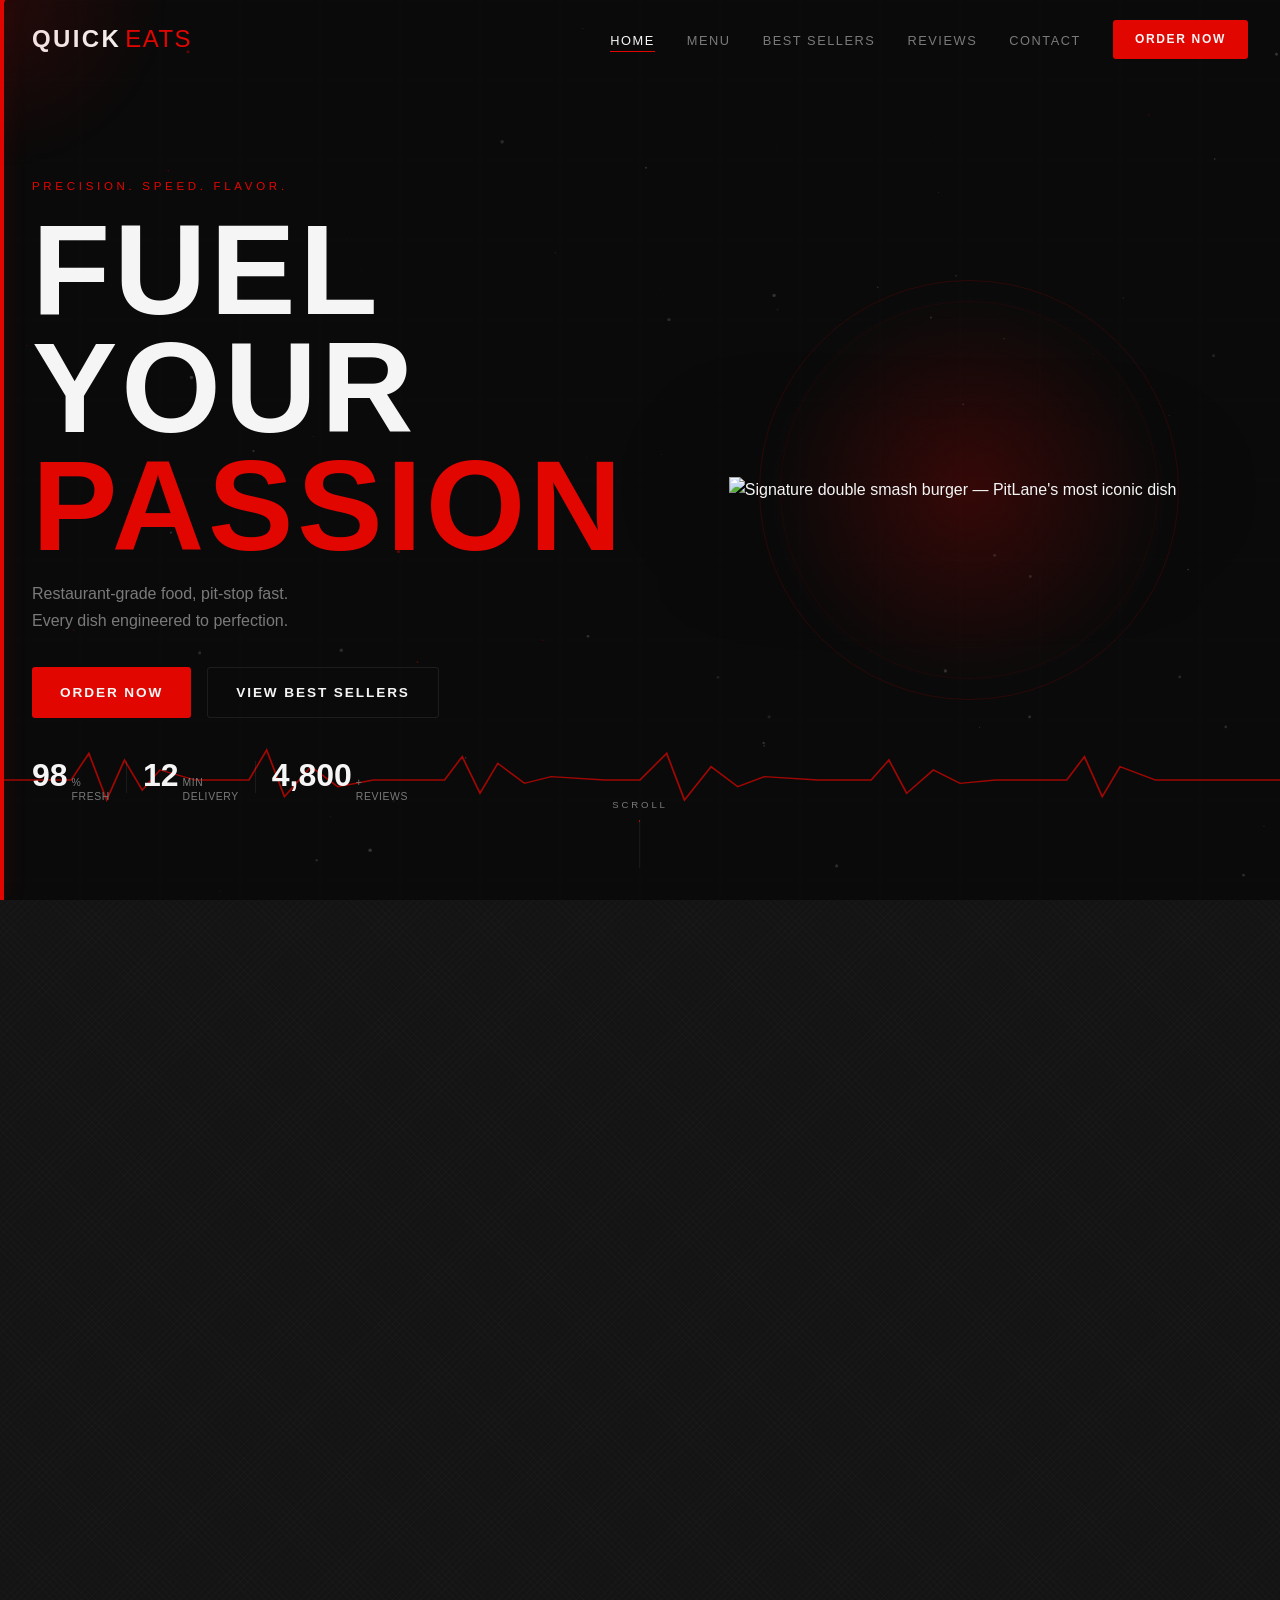
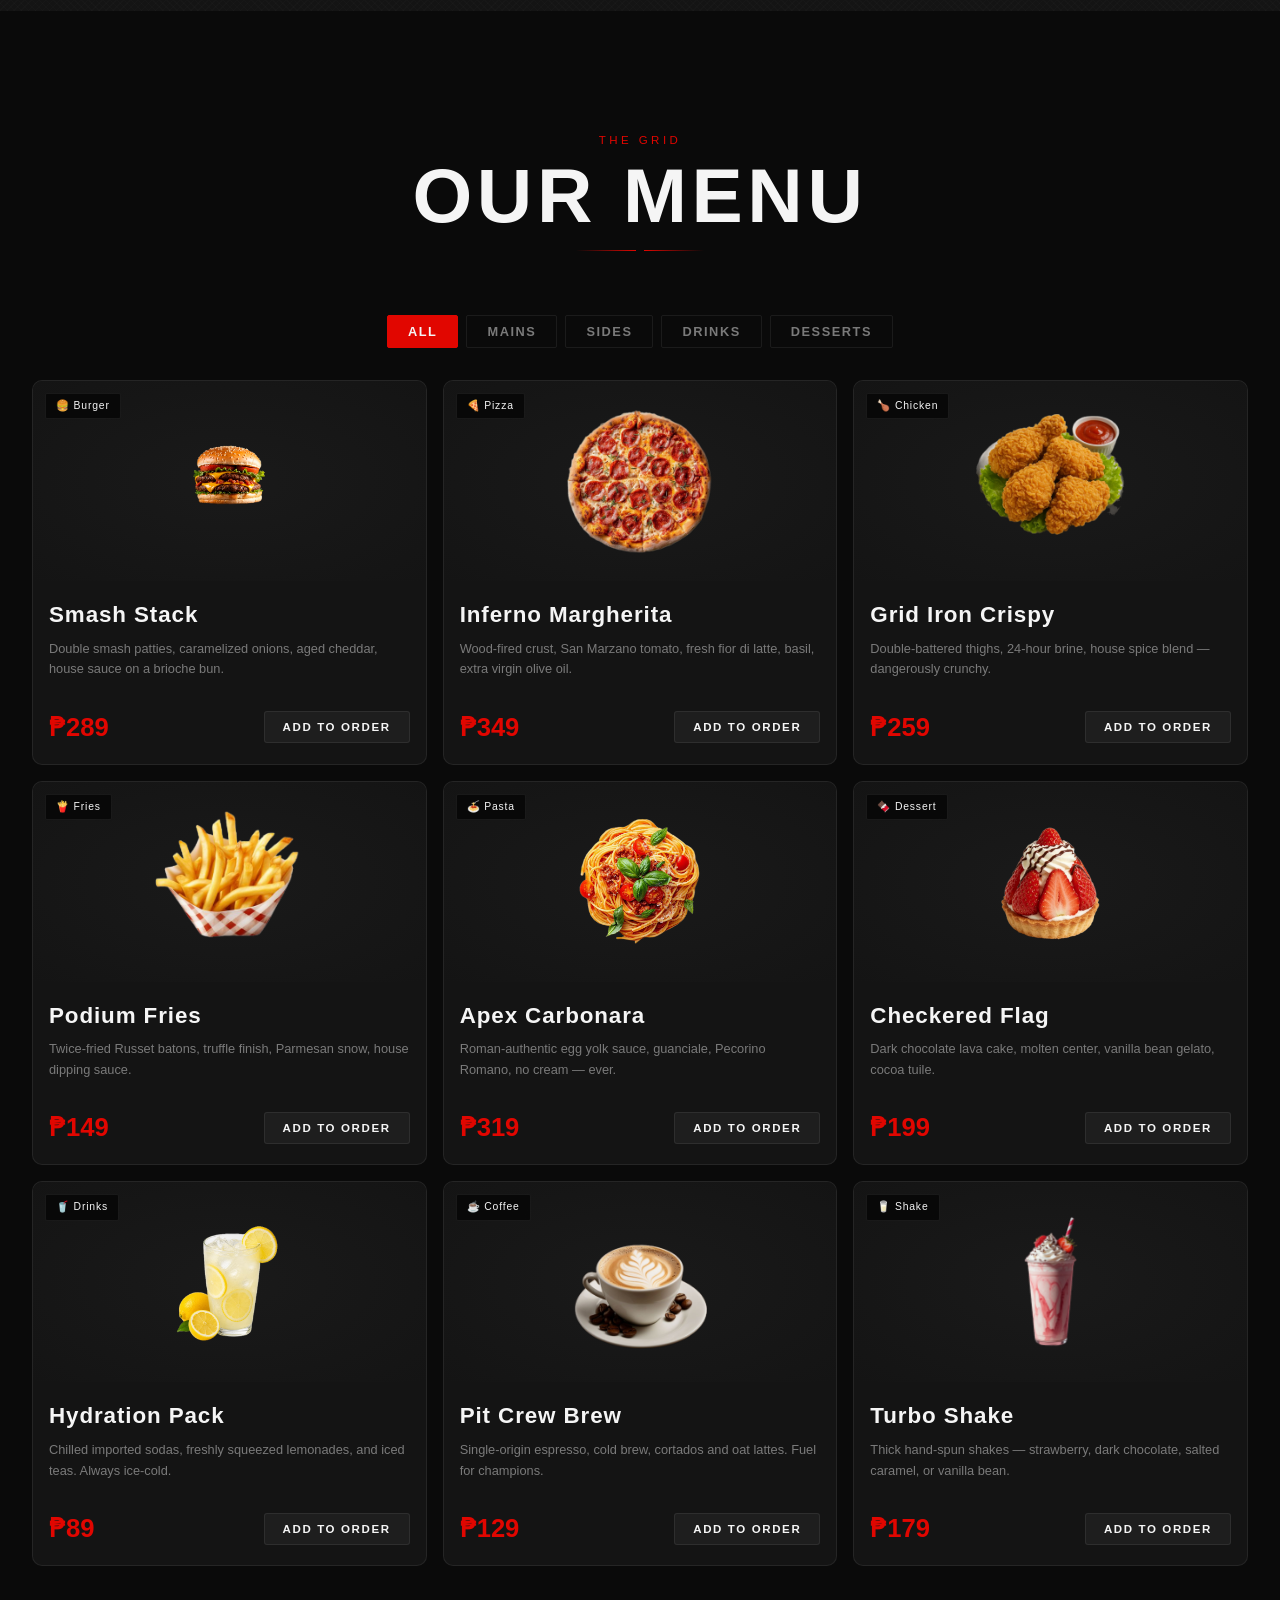
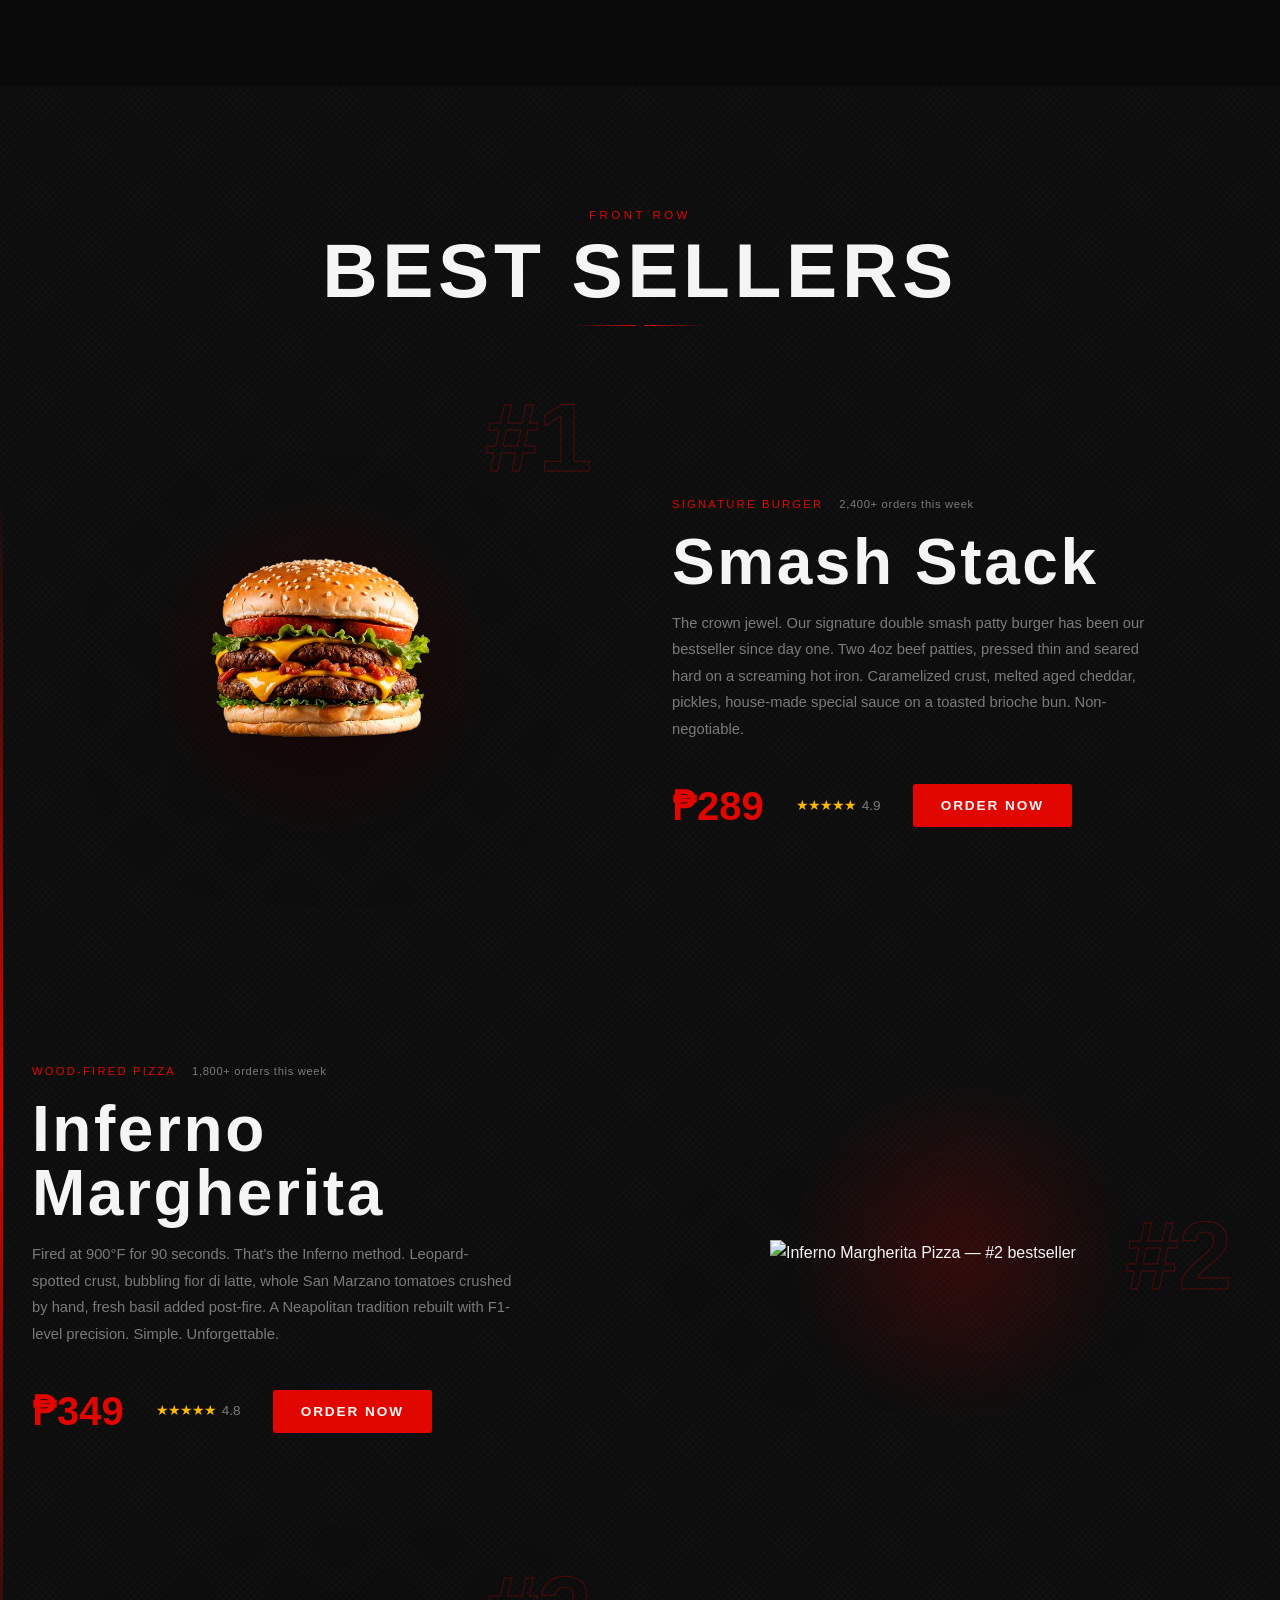
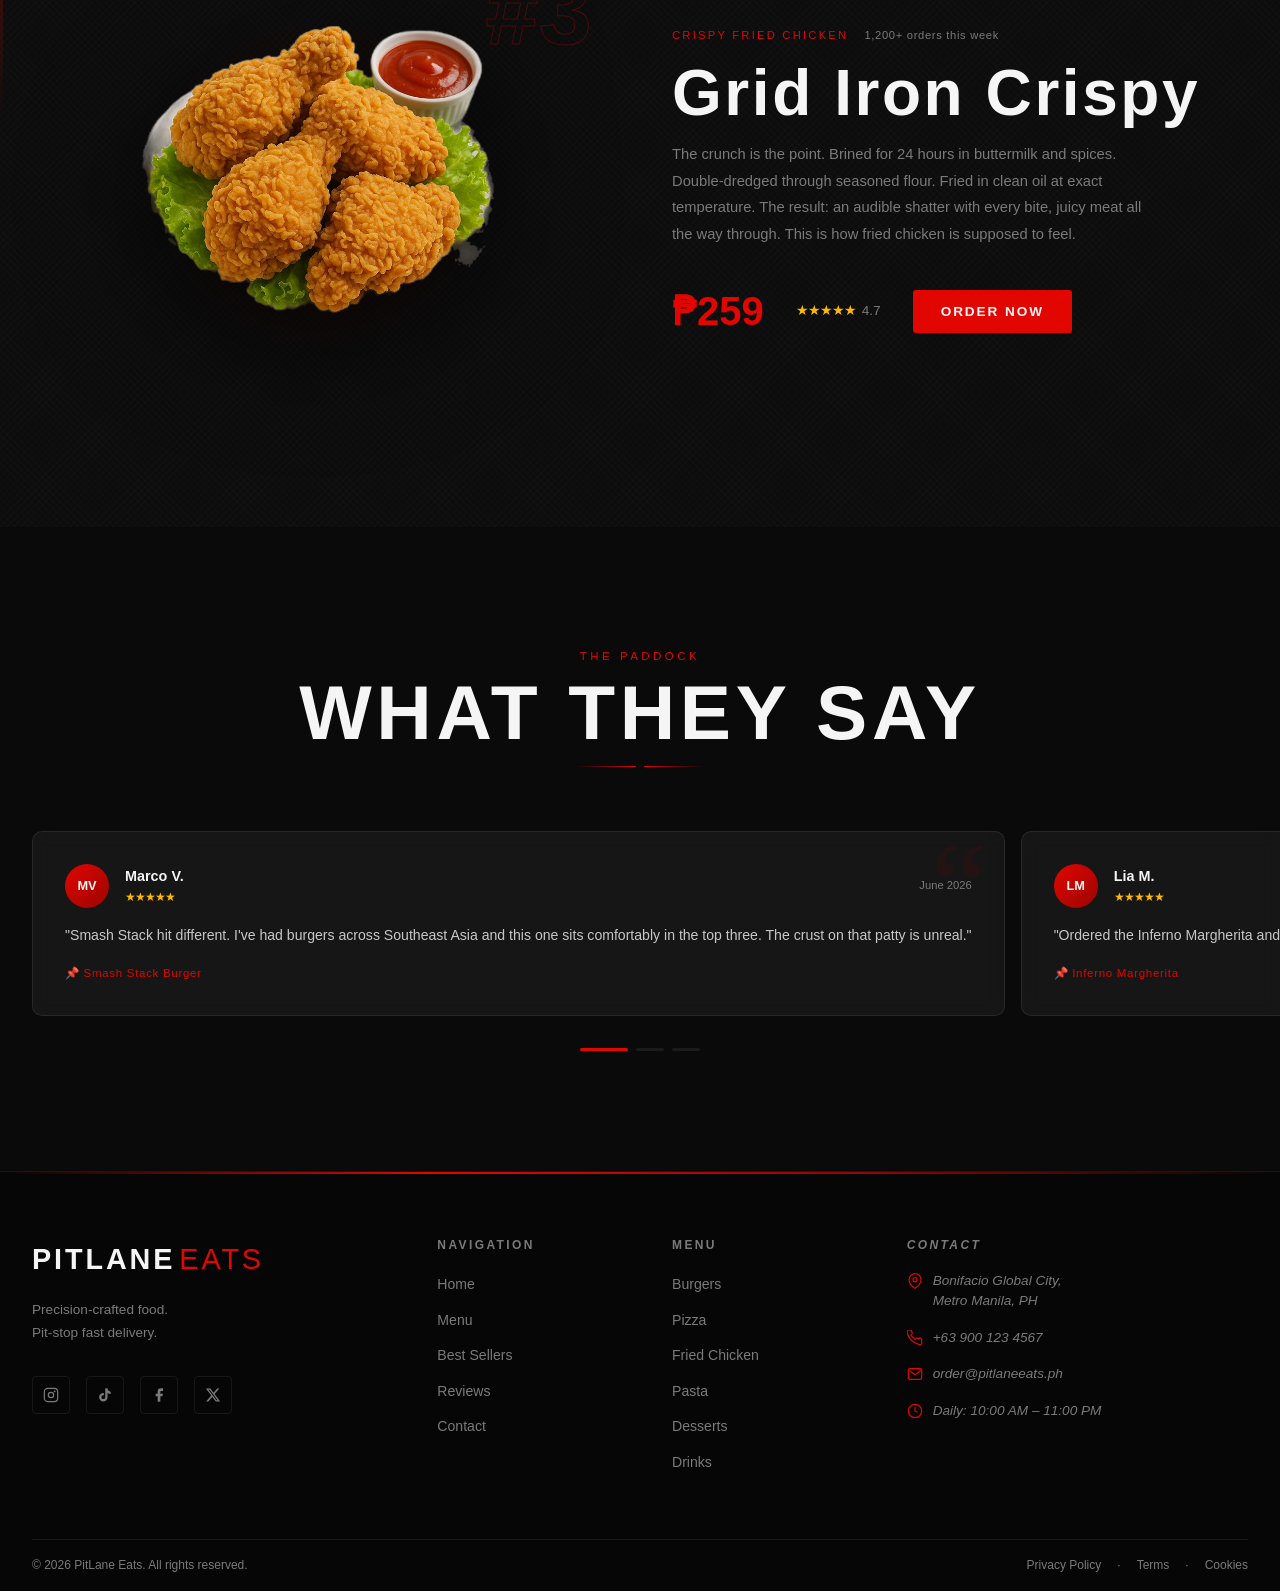
==== commit 2559ba0d: "Update index.html" ====
--- a/index.html
+++ b/index.html
@@ -3,7 +3,7 @@
 <head>
   <meta charset="UTF-8" />
   <meta name="viewport" content="width=device-width, initial-scale=1.0" />
-  <title>PitLane Eats — Precision-Crafted Food</title>
+  <title>QuickEats — Precision-Crafted Food</title>
   <meta name="description" content="Premium restaurant with Formula 1 speed aesthetics. Fast service, fresh ingredients, unforgettable taste." />
   <link rel="preconnect" href="https://fonts.googleapis.com" />
   <link rel="preconnect" href="https://fonts.gstatic.com" crossorigin />
@@ -20,7 +20,7 @@
       <div class="loader__bar"></div>
     </div>
     <div class="loader__logo">
-      <span class="loader__brand">PITLANE</span>
+      <span class="loader__brand">QUICK</span>
       <span class="loader__sub">EATS</span>
     </div>
     <div class="loader__rpm">
@@ -42,7 +42,7 @@
   <nav class="navbar" id="navbar" role="navigation" aria-label="Main navigation">
     <div class="navbar__inner">
       <a href="#home" class="navbar__logo" aria-label="PitLane Eats home">
-        <span class="navbar__logo-main">PITLANE</span>
+        <span class="navbar__logo-main">QUICK</span>
         <span class="navbar__logo-accent">EATS</span>
       </a>
 
@@ -242,7 +242,7 @@
         <!-- BURGERS -->
         <article class="menu__card card-tilt reveal-up" data-category="mains" style="--delay:0s" aria-label="Smash Stack Burger">
           <div class="menu__card-image-wrap">
-            <img src="images/burger.png" alt="Smash Stack Burger — double smash patties with special sauce" class="menu__card-img float-anim" loading="lazy" />
+            <img src="burger.png" alt="Smash Stack Burger — double smash patties with special sauce" class="menu__card-img float-anim" loading="lazy" />
             <div class="menu__card-badge">🍔 Burger</div>
           </div>
           <div class="menu__card-body">
@@ -258,7 +258,7 @@
         <!-- PIZZA -->
         <article class="menu__card card-tilt reveal-up" data-category="mains" style="--delay:0.1s" aria-label="Inferno Margherita Pizza">
           <div class="menu__card-image-wrap">
-            <img src="images/pizza.png" alt="Inferno Margherita Pizza — wood-fired with fresh basil" class="menu__card-img float-anim" loading="lazy" />
+            <img src="pizza.png" alt="Inferno Margherita Pizza — wood-fired with fresh basil" class="menu__card-img float-anim" loading="lazy" />
             <div class="menu__card-badge">🍕 Pizza</div>
           </div>
           <div class="menu__card-body">
@@ -274,7 +274,7 @@
         <!-- FRIED CHICKEN -->
         <article class="menu__card card-tilt reveal-up" data-category="mains" style="--delay:0.2s" aria-label="Grid Iron Fried Chicken">
           <div class="menu__card-image-wrap">
-            <img src="images/chicken.png" alt="Grid Iron Fried Chicken — double-battered crispy chicken" class="menu__card-img float-anim" loading="lazy" />
+            <img src="chicken.png" alt="Grid Iron Fried Chicken — double-battered crispy chicken" class="menu__card-img float-anim" loading="lazy" />
             <div class="menu__card-badge">🍗 Chicken</div>
           </div>
           <div class="menu__card-body">
@@ -290,7 +290,7 @@
         <!-- FRENCH FRIES -->
         <article class="menu__card card-tilt reveal-up" data-category="sides" style="--delay:0.3s" aria-label="Podium Fries">
           <div class="menu__card-image-wrap">
-            <img src="images/fries.png" alt="Podium Fries — twice-fried with truffle finish" class="menu__card-img float-anim" loading="lazy" />
+            <img src="fries.png" alt="Podium Fries — twice-fried with truffle finish" class="menu__card-img float-anim" loading="lazy" />
             <div class="menu__card-badge">🍟 Fries</div>
           </div>
           <div class="menu__card-body">
@@ -306,7 +306,7 @@
         <!-- PASTA -->
         <article class="menu__card card-tilt reveal-up" data-category="mains" style="--delay:0.4s" aria-label="Apex Carbonara Pasta">
           <div class="menu__card-image-wrap">
-            <img src="images/pasta.png" alt="Apex Carbonara — Roman-style pasta with guanciale" class="menu__card-img float-anim" loading="lazy" />
+            <img src="pasta.png" alt="Apex Carbonara — Roman-style pasta with guanciale" class="menu__card-img float-anim" loading="lazy" />
             <div class="menu__card-badge">🍝 Pasta</div>
           </div>
           <div class="menu__card-body">
@@ -322,7 +322,7 @@
         <!-- DESSERTS -->
         <article class="menu__card card-tilt reveal-up" data-category="desserts" style="--delay:0.5s" aria-label="Checkered Flag Dessert">
           <div class="menu__card-image-wrap">
-            <img src="images/dessert.png" alt="Checkered Flag — dark chocolate lava cake" class="menu__card-img float-anim" loading="lazy" />
+            <img src="dessert.png" alt="Checkered Flag — dark chocolate lava cake" class="menu__card-img float-anim" loading="lazy" />
             <div class="menu__card-badge">🍫 Dessert</div>
           </div>
           <div class="menu__card-body">
@@ -338,7 +338,7 @@
         <!-- SOFT DRINKS -->
         <article class="menu__card card-tilt reveal-up" data-category="drinks" style="--delay:0.0s" aria-label="Hydration Pack soft drinks">
           <div class="menu__card-image-wrap">
-            <img src="images/drink.png" alt="Hydration Pack — chilled imported soft drinks" class="menu__card-img float-anim" loading="lazy" />
+            <img src="drink.png" alt="Hydration Pack — chilled imported soft drinks" class="menu__card-img float-anim" loading="lazy" />
             <div class="menu__card-badge">🥤 Drinks</div>
           </div>
           <div class="menu__card-body">
@@ -354,7 +354,7 @@
         <!-- COFFEE -->
         <article class="menu__card card-tilt reveal-up" data-category="drinks" style="--delay:0.1s" aria-label="Pit Crew Coffee">
           <div class="menu__card-image-wrap">
-            <img src="images/coffee.png" alt="Pit Crew Coffee — specialty espresso drinks" class="menu__card-img float-anim" loading="lazy" />
+            <img src="coffee.png" alt="Pit Crew Coffee — specialty espresso drinks" class="menu__card-img float-anim" loading="lazy" />
             <div class="menu__card-badge">☕ Coffee</div>
           </div>
           <div class="menu__card-body">
@@ -370,7 +370,7 @@
         <!-- MILKSHAKES -->
         <article class="menu__card card-tilt reveal-up" data-category="drinks" style="--delay:0.2s" aria-label="Turbo Shake milkshakes">
           <div class="menu__card-image-wrap">
-            <img src="images/milkshake.png" alt="Turbo Shake — thick premium milkshakes" class="menu__card-img float-anim" loading="lazy" />
+            <img src="milkshake.png" alt="Turbo Shake — thick premium milkshakes" class="menu__card-img float-anim" loading="lazy" />
             <div class="menu__card-badge">🥛 Shake</div>
           </div>
           <div class="menu__card-body">
@@ -404,7 +404,7 @@
         <div class="bs__item reveal-left">
           <div class="bs__item-image-wrap">
             <div class="bs__item-glow" aria-hidden="true"></div>
-            <img src="images/burger.png" alt="Smash Stack Burger — #1 bestseller" class="bs__item-img float-anim" loading="lazy" />
+            <img src="burger.png" alt="Smash Stack Burger — #1 bestseller" class="bs__item-img float-anim" loading="lazy" />
             <div class="bs__item-rank" aria-label="Rank 1">#1</div>
           </div>
           <div class="bs__item-content">
@@ -454,7 +454,7 @@
         <div class="bs__item reveal-left">
           <div class="bs__item-image-wrap">
             <div class="bs__item-glow" aria-hidden="true"></div>
-            <img src="images/chicken.png" alt="Grid Iron Fried Chicken — #3 bestseller" class="bs__item-img float-anim" loading="lazy" />
+            <img src="chicken.png" alt="Grid Iron Fried Chicken — #3 bestseller" class="bs__item-img float-anim" loading="lazy" />
             <div class="bs__item-rank" aria-label="Rank 3">#3</div>
           </div>
           <div class="bs__item-content">
--- a/style.css
+++ b/style.css
@@ -0,0 +1,1385 @@
+/* ═══════════════════════════════════════════════════════════
+   PITLANE EATS — style.css
+   F1-Inspired Premium Restaurant Landing Page
+   Typography: Barlow Condensed (display) + Inter (body)
+   Palette:
+     --void:    #0A0A0A   deep background
+     --carbon:  #141414   card backgrounds
+     --panel:   #1E1E1E   elevated panels
+     --glass:   rgba(255,255,255,0.05)
+     --red:     #E10600   racing red
+     --red-dim: #A00000   dimmed red
+     --white:   #F5F5F5   off-white
+     --muted:   #888888   secondary text
+     --border:  rgba(255,255,255,0.08)
+═══════════════════════════════════════════════════════════ */
+
+/* ─── 1. RESET & CUSTOM PROPERTIES ─────────────────────── */
+*, *::before, *::after {
+  margin: 0;
+  padding: 0;
+  box-sizing: border-box;
+}
+
+:root {
+  --void:        #0A0A0A;
+  --carbon:      #141414;
+  --panel:       #1E1E1E;
+  --glass:       rgba(255, 255, 255, 0.05);
+  --glass-border:rgba(255, 255, 255, 0.08);
+  --red:         #E10600;
+  --red-dim:     #9B0400;
+  --red-glow:    rgba(225, 6, 0, 0.3);
+  --white:       #F5F5F5;
+  --muted:       #7A7A7A;
+  --border:      rgba(255, 255, 255, 0.07);
+
+  /* Typography */
+  --font-display: 'Barlow Condensed', sans-serif;
+  --font-body:    'Inter', sans-serif;
+
+  /* Spacing */
+  --gap-xs:   8px;
+  --gap-sm:   16px;
+  --gap-md:   32px;
+  --gap-lg:   64px;
+  --gap-xl:   120px;
+
+  /* Timing */
+  --ease-snap:   cubic-bezier(0.23, 1, 0.32, 1);
+  --ease-spring: cubic-bezier(0.34, 1.56, 0.64, 1);
+}
+
+html {
+  scroll-behavior: smooth;
+  font-size: 16px;
+}
+
+body {
+  background-color: var(--void);
+  color: var(--white);
+  font-family: var(--font-body);
+  font-weight: 400;
+  line-height: 1.6;
+  overflow-x: hidden;
+  cursor: none; /* custom cursor */
+  -webkit-font-smoothing: antialiased;
+}
+
+/* Restore default cursor on interactive elements for accessibility fallback */
+@media (hover: none) {
+  body { cursor: auto; }
+  .cursor-glow, .cursor-dot { display: none; }
+}
+
+img { display: block; width: 100%; height: auto; }
+a  { color: inherit; text-decoration: none; }
+ul { list-style: none; }
+button { cursor: none; border: none; background: none; font-family: var(--font-body); }
+
+/* ─── 2. SCROLLBAR ────────────────────────────────────────── */
+::-webkit-scrollbar              { width: 4px; }
+::-webkit-scrollbar-track        { background: var(--carbon); }
+::-webkit-scrollbar-thumb        { background: var(--red); border-radius: 2px; }
+::-webkit-scrollbar-thumb:hover  { background: #ff1a00; }
+
+/* ─── 3. SELECTION ───────────────────────────────────────── */
+::selection { background: var(--red); color: var(--white); }
+
+/* ─── 4. UTILITIES ───────────────────────────────────────── */
+.container {
+  width: 100%;
+  max-width: 1280px;
+  margin-inline: auto;
+  padding-inline: var(--gap-md);
+}
+
+/* Carbon-fiber texture utility */
+.cf-bg {
+  background-image:
+    repeating-linear-gradient(
+      45deg,
+      rgba(255,255,255,0.015) 0px,
+      rgba(255,255,255,0.015) 1px,
+      transparent 1px,
+      transparent 4px
+    ),
+    repeating-linear-gradient(
+      -45deg,
+      rgba(255,255,255,0.015) 0px,
+      rgba(255,255,255,0.015) 1px,
+      transparent 1px,
+      transparent 4px
+    );
+}
+
+/* ─── 5. CUSTOM CURSOR ───────────────────────────────────── */
+.cursor-glow {
+  position: fixed;
+  top: 0; left: 0;
+  width: 340px;
+  height: 340px;
+  pointer-events: none;
+  z-index: 9999;
+  transform: translate(-50%, -50%);
+  background: radial-gradient(circle, rgba(225,6,0,0.12) 0%, transparent 70%);
+  transition: opacity 0.3s ease;
+  will-change: transform;
+}
+
+.cursor-dot {
+  position: fixed;
+  top: 0; left: 0;
+  width: 10px;
+  height: 10px;
+  border: 1.5px solid var(--red);
+  border-radius: 50%;
+  pointer-events: none;
+  z-index: 10000;
+  transform: translate(-50%, -50%);
+  transition: transform 0.08s var(--ease-snap), background 0.2s;
+  will-change: transform;
+}
+.cursor-dot.hover {
+  transform: translate(-50%, -50%) scale(2.5);
+  background: rgba(225,6,0,0.3);
+}
+
+/* ─── 6. LOADING SCREEN ──────────────────────────────────── */
+.loader {
+  position: fixed;
+  inset: 0;
+  background: var(--void);
+  z-index: 100000;
+  display: flex;
+  flex-direction: column;
+  align-items: center;
+  justify-content: center;
+  gap: var(--gap-md);
+  transition: opacity 0.6s ease, visibility 0.6s ease;
+}
+.loader.hidden {
+  opacity: 0;
+  visibility: hidden;
+  pointer-events: none;
+}
+
+.loader__logo {
+  display: flex;
+  align-items: baseline;
+  gap: 6px;
+}
+.loader__brand {
+  font-family: var(--font-display);
+  font-size: 3rem;
+  font-weight: 900;
+  letter-spacing: 0.12em;
+  color: var(--white);
+}
+.loader__sub {
+  font-family: var(--font-display);
+  font-size: 3rem;
+  font-weight: 300;
+  letter-spacing: 0.08em;
+  color: var(--red);
+}
+
+/* Track bar */
+.loader__track {
+  width: 280px;
+  height: 3px;
+  background: var(--panel);
+  border-radius: 2px;
+  overflow: hidden;
+}
+.loader__bar {
+  height: 100%;
+  background: var(--red);
+  border-radius: 2px;
+  width: 0%;
+  animation: loader-fill 2s var(--ease-snap) forwards;
+  box-shadow: 0 0 12px var(--red-glow);
+}
+@keyframes loader-fill {
+  0%   { width: 0%; }
+  60%  { width: 80%; }
+  80%  { width: 92%; }
+  100% { width: 100%; }
+}
+
+/* RPM dial */
+.loader__rpm {
+  position: relative;
+  width: 80px;
+  height: 80px;
+  display: flex;
+  align-items: center;
+  justify-content: center;
+}
+.loader__rpm-ring {
+  position: absolute;
+  inset: 0;
+  border-radius: 50%;
+  border: 2px solid var(--panel);
+  border-top-color: var(--red);
+  animation: spin 0.8s linear infinite;
+}
+@keyframes spin { to { transform: rotate(360deg); } }
+.loader__rpm-label {
+  font-family: var(--font-display);
+  font-size: 0.6rem;
+  letter-spacing: 0.2em;
+  color: var(--muted);
+}
+
+/* ─── 7. NAVBAR ──────────────────────────────────────────── */
+.navbar {
+  position: fixed;
+  top: 0;
+  inset-inline: 0;
+  z-index: 1000;
+  padding-block: 20px;
+  transition: background 0.4s ease, padding 0.3s ease, backdrop-filter 0.4s ease;
+  border-bottom: 1px solid transparent;
+}
+.navbar.scrolled {
+  background: rgba(10, 10, 10, 0.85);
+  backdrop-filter: blur(20px);
+  -webkit-backdrop-filter: blur(20px);
+  padding-block: 14px;
+  border-bottom-color: var(--border);
+}
+
+.navbar__inner {
+  max-width: 1280px;
+  margin-inline: auto;
+  padding-inline: var(--gap-md);
+  display: flex;
+  align-items: center;
+  gap: var(--gap-md);
+}
+
+/* Logo */
+.navbar__logo {
+  display: flex;
+  align-items: baseline;
+  gap: 4px;
+  margin-right: auto;
+}
+.navbar__logo-main {
+  font-family: var(--font-display);
+  font-size: 1.5rem;
+  font-weight: 900;
+  letter-spacing: 0.1em;
+}
+.navbar__logo-accent {
+  font-family: var(--font-display);
+  font-size: 1.5rem;
+  font-weight: 300;
+  color: var(--red);
+  letter-spacing: 0.06em;
+}
+
+/* Desktop links */
+.navbar__links {
+  display: flex;
+  gap: var(--gap-md);
+}
+.navbar__link {
+  font-size: 0.8rem;
+  font-weight: 500;
+  letter-spacing: 0.12em;
+  text-transform: uppercase;
+  color: var(--muted);
+  position: relative;
+  padding-bottom: 4px;
+  transition: color 0.2s;
+}
+.navbar__link::after {
+  content: '';
+  position: absolute;
+  bottom: 0; left: 0;
+  width: 0;
+  height: 1px;
+  background: var(--red);
+  transition: width 0.3s var(--ease-snap);
+}
+.navbar__link:hover,
+.navbar__link.active {
+  color: var(--white);
+}
+.navbar__link:hover::after,
+.navbar__link.active::after {
+  width: 100%;
+}
+
+/* Hamburger */
+.navbar__hamburger {
+  display: none;
+  flex-direction: column;
+  gap: 5px;
+  padding: 6px;
+  cursor: none;
+}
+.navbar__hamburger span {
+  display: block;
+  width: 22px;
+  height: 1.5px;
+  background: var(--white);
+  border-radius: 1px;
+  transition: transform 0.3s, opacity 0.3s;
+}
+.navbar__hamburger.open span:nth-child(1) { transform: translateY(6.5px) rotate(45deg); }
+.navbar__hamburger.open span:nth-child(2) { opacity: 0; }
+.navbar__hamburger.open span:nth-child(3) { transform: translateY(-6.5px) rotate(-45deg); }
+
+/* Mobile menu */
+.navbar__mobile {
+  display: none;
+  position: absolute;
+  top: 100%;
+  inset-inline: 0;
+  background: rgba(10,10,10,0.97);
+  backdrop-filter: blur(20px);
+  padding: var(--gap-md);
+  border-bottom: 1px solid var(--border);
+  animation: slideDown 0.3s var(--ease-snap);
+}
+.navbar__mobile.open { display: block; }
+.navbar__mobile ul { display: flex; flex-direction: column; gap: var(--gap-sm); }
+.navbar__mobile-link {
+  font-family: var(--font-display);
+  font-size: 1.8rem;
+  font-weight: 700;
+  letter-spacing: 0.06em;
+  color: var(--muted);
+  transition: color 0.2s, padding-left 0.2s;
+  display: block;
+}
+.navbar__mobile-link:hover { color: var(--white); padding-left: 8px; }
+
+@keyframes slideDown {
+  from { opacity: 0; transform: translateY(-10px); }
+  to   { opacity: 1; transform: translateY(0); }
+}
+
+/* ─── 8. BUTTONS ─────────────────────────────────────────── */
+.btn {
+  display: inline-flex;
+  align-items: center;
+  justify-content: center;
+  font-family: var(--font-display);
+  font-weight: 700;
+  font-size: 0.85rem;
+  letter-spacing: 0.14em;
+  text-transform: uppercase;
+  border-radius: 3px;
+  padding: 14px 28px;
+  transition: all 0.25s var(--ease-snap);
+  position: relative;
+  overflow: hidden;
+}
+.btn::before {
+  content: '';
+  position: absolute;
+  inset: 0;
+  background: rgba(255,255,255,0.08);
+  transform: scaleX(0);
+  transform-origin: left;
+  transition: transform 0.3s var(--ease-snap);
+}
+.btn:hover::before { transform: scaleX(1); }
+
+.btn--primary {
+  background: var(--red);
+  color: var(--white);
+  box-shadow: 0 0 0 0 var(--red-glow);
+}
+.btn--primary:hover {
+  background: #ff1500;
+  box-shadow: 0 0 30px var(--red-glow);
+  transform: translateY(-2px);
+}
+.btn--primary:active { transform: translateY(0); }
+
+.btn--ghost {
+  background: transparent;
+  color: var(--white);
+  border: 1px solid var(--glass-border);
+}
+.btn--ghost:hover {
+  border-color: var(--red);
+  color: var(--red);
+  transform: translateY(-2px);
+}
+
+.btn--nav {
+  background: var(--red);
+  color: var(--white);
+  padding: 10px 22px;
+  font-size: 0.75rem;
+}
+.btn--nav:hover { background: #ff1500; transform: translateY(-1px); }
+
+.btn--sm {
+  padding: 9px 18px;
+  font-size: 0.72rem;
+  background: var(--panel);
+  color: var(--white);
+  border: 1px solid var(--border);
+}
+.btn--sm:hover {
+  background: var(--red);
+  border-color: var(--red);
+}
+
+/* ─── 9. SECTION COMMON ──────────────────────────────────── */
+.section-header {
+  text-align: center;
+  margin-bottom: var(--gap-lg);
+}
+.section-eyebrow {
+  font-size: 0.72rem;
+  font-weight: 500;
+  letter-spacing: 0.3em;
+  text-transform: uppercase;
+  color: var(--red);
+  margin-bottom: var(--gap-xs);
+}
+.section-title {
+  font-family: var(--font-display);
+  font-size: clamp(2.5rem, 6vw, 5rem);
+  font-weight: 900;
+  letter-spacing: 0.06em;
+  line-height: 1;
+  color: var(--white);
+}
+.section-stripe {
+  display: flex;
+  align-items: center;
+  justify-content: center;
+  gap: 8px;
+  margin-top: var(--gap-sm);
+}
+.section-stripe::before,
+.section-stripe::after {
+  content: '';
+  flex: 1;
+  max-width: 60px;
+  height: 1px;
+  background: var(--border);
+}
+.section-stripe::before { background: linear-gradient(to left, var(--red), transparent); }
+.section-stripe::after  { background: linear-gradient(to right, var(--red), transparent); }
+
+/* ─── 10. SCROLL REVEAL ──────────────────────────────────── */
+.reveal-up,
+.reveal-left,
+.reveal-right {
+  opacity: 0;
+  transition: opacity 0.7s ease, transform 0.7s var(--ease-snap);
+  transition-delay: var(--delay, 0s);
+}
+.reveal-up    { transform: translateY(40px); }
+.reveal-left  { transform: translateX(-50px); }
+.reveal-right { transform: translateX(50px); }
+
+.reveal-up.visible,
+.reveal-left.visible,
+.reveal-right.visible {
+  opacity: 1;
+  transform: none;
+}
+
+/* ─── 11. FLOAT ANIMATION ────────────────────────────────── */
+.float-anim {
+  animation: float 4s ease-in-out infinite;
+}
+@keyframes float {
+  0%, 100% { transform: translateY(0px); }
+  50%       { transform: translateY(-14px); }
+}
+
+/* ─── 12. CARD TILT ──────────────────────────────────────── */
+.card-tilt {
+  transform-style: preserve-3d;
+  transition: transform 0.12s ease;
+}
+
+/* ─── 13. HERO SECTION ───────────────────────────────────── */
+.hero {
+  position: relative;
+  min-height: 100svh;
+  display: flex;
+  flex-direction: column;
+  justify-content: center;
+  overflow: hidden;
+  padding-top: 80px;
+}
+
+/* Background canvas */
+.hero__canvas {
+  position: absolute;
+  inset: 0;
+  width: 100%;
+  height: 100%;
+  opacity: 0.6;
+}
+
+/* Telemetry SVG */
+.hero__telemetry {
+  position: absolute;
+  bottom: 80px;
+  left: 0;
+  width: 100%;
+  height: 80px;
+  opacity: 0.7;
+  pointer-events: none;
+}
+.hero__telemetry-line {
+  animation: draw-telemetry 3s ease forwards 2.4s;
+}
+@keyframes draw-telemetry {
+  to { stroke-dashoffset: 0; }
+}
+
+/* Speed lines */
+.hero__speed-lines {
+  position: absolute;
+  inset: 0;
+  pointer-events: none;
+  overflow: hidden;
+}
+.hero__speed-lines span {
+  position: absolute;
+  left: -100%;
+  height: 1px;
+  background: linear-gradient(to right, transparent, rgba(225,6,0,0.4), transparent);
+  animation: speed-line 3s ease-in-out infinite;
+}
+.hero__speed-lines span:nth-child(1)  { top: 15%; width: 60%;  animation-delay: 0s;    animation-duration: 2.5s; }
+.hero__speed-lines span:nth-child(2)  { top: 28%; width: 45%;  animation-delay: 0.4s;  animation-duration: 3s; }
+.hero__speed-lines span:nth-child(3)  { top: 42%; width: 70%;  animation-delay: 0.8s;  animation-duration: 2.2s; }
+.hero__speed-lines span:nth-child(4)  { top: 55%; width: 50%;  animation-delay: 1.2s;  animation-duration: 3.5s; }
+.hero__speed-lines span:nth-child(5)  { top: 68%; width: 40%;  animation-delay: 0.2s;  animation-duration: 2.8s; }
+.hero__speed-lines span:nth-child(6)  { top: 22%; width: 80%;  animation-delay: 1.6s;  animation-duration: 2.0s; }
+.hero__speed-lines span:nth-child(7)  { top: 35%; width: 55%;  animation-delay: 0.6s;  animation-duration: 3.2s; }
+.hero__speed-lines span:nth-child(8)  { top: 48%; width: 65%;  animation-delay: 1.0s;  animation-duration: 2.6s; }
+.hero__speed-lines span:nth-child(9)  { top: 75%; width: 35%;  animation-delay: 1.4s;  animation-duration: 3.8s; }
+.hero__speed-lines span:nth-child(10) { top: 82%; width: 90%;  animation-delay: 0.1s;  animation-duration: 2.3s; }
+
+@keyframes speed-line {
+  0%   { left: -100%; opacity: 0; }
+  10%  { opacity: 1; }
+  80%  { opacity: 0.6; }
+  100% { left: 110%; opacity: 0; }
+}
+
+/* Racing stripe */
+.hero__stripe {
+  position: absolute;
+  top: 0; left: 0;
+  width: 4px;
+  height: 100%;
+  background: var(--red);
+  box-shadow: 0 0 20px var(--red-glow);
+}
+
+/* Hero content layout */
+.hero__content {
+  position: relative;
+  z-index: 2;
+  max-width: 1280px;
+  margin-inline: auto;
+  padding: var(--gap-lg) var(--gap-md);
+  display: grid;
+  grid-template-columns: 1fr 1fr;
+  align-items: center;
+  gap: var(--gap-lg);
+  width: 100%;
+}
+
+/* Text side */
+.hero__eyebrow {
+  font-size: 0.72rem;
+  letter-spacing: 0.32em;
+  text-transform: uppercase;
+  color: var(--red);
+  font-weight: 500;
+  margin-bottom: var(--gap-sm);
+}
+.hero__title {
+  font-family: var(--font-display);
+  font-size: clamp(4rem, 10vw, 8.5rem);
+  font-weight: 900;
+  letter-spacing: 0.03em;
+  line-height: 0.92;
+  margin-bottom: var(--gap-sm);
+}
+.hero__title-accent {
+  color: var(--red);
+  -webkit-text-stroke: 0px; /* filled */
+  display: inline-block;
+}
+.hero__subtitle {
+  font-size: 1rem;
+  color: var(--muted);
+  line-height: 1.7;
+  margin-bottom: var(--gap-md);
+  max-width: 380px;
+}
+.hero__actions {
+  display: flex;
+  gap: var(--gap-sm);
+  flex-wrap: wrap;
+  margin-bottom: var(--gap-md);
+}
+
+/* Stats strip */
+.hero__stats {
+  display: flex;
+  align-items: center;
+  gap: var(--gap-sm);
+}
+.hero__stat {
+  display: flex;
+  align-items: baseline;
+  gap: 4px;
+}
+.hero__stat-num {
+  font-family: var(--font-display);
+  font-size: 2rem;
+  font-weight: 900;
+  color: var(--white);
+}
+.hero__stat-label {
+  font-size: 0.65rem;
+  color: var(--muted);
+  letter-spacing: 0.06em;
+  text-transform: uppercase;
+  line-height: 1.3;
+}
+.hero__stat-divider {
+  width: 1px;
+  height: 32px;
+  background: var(--border);
+  flex-shrink: 0;
+}
+
+/* Image side */
+.hero__image-wrap {
+  position: relative;
+  display: flex;
+  align-items: center;
+  justify-content: center;
+}
+.hero__image-glow {
+  position: absolute;
+  width: 400px;
+  height: 400px;
+  border-radius: 50%;
+  background: radial-gradient(circle, rgba(225,6,0,0.2) 0%, transparent 70%);
+  pointer-events: none;
+}
+.hero__image-ring {
+  position: absolute;
+  width: 420px;
+  height: 420px;
+  border-radius: 50%;
+  border: 1px solid rgba(225,6,0,0.15);
+  animation: pulse-ring 3s ease-in-out infinite;
+}
+.hero__image-ring::before {
+  content: '';
+  position: absolute;
+  inset: 20px;
+  border-radius: 50%;
+  border: 1px solid rgba(225,6,0,0.08);
+  animation: pulse-ring 3s ease-in-out infinite reverse;
+}
+@keyframes pulse-ring {
+  0%, 100% { transform: scale(1); opacity: 0.5; }
+  50%       { transform: scale(1.04); opacity: 1; }
+}
+.hero__image {
+  position: relative;
+  z-index: 2;
+  width: min(480px, 100%);
+  filter: drop-shadow(0 40px 80px rgba(225,6,0,0.3)) drop-shadow(0 0 60px rgba(0,0,0,0.8));
+}
+.hero__image-badge {
+  position: absolute;
+  bottom: 20px;
+  right: 0;
+  background: var(--red);
+  color: var(--white);
+  font-family: var(--font-display);
+  font-size: 0.7rem;
+  font-weight: 900;
+  letter-spacing: 0.14em;
+  text-align: center;
+  padding: 8px 14px;
+  border-radius: 2px;
+  line-height: 1.3;
+  box-shadow: 0 4px 20px rgba(225,6,0,0.5);
+  animation: badge-pulse 2s ease-in-out infinite;
+}
+@keyframes badge-pulse {
+  0%, 100% { box-shadow: 0 4px 20px rgba(225,6,0,0.5); }
+  50%       { box-shadow: 0 4px 40px rgba(225,6,0,0.9); }
+}
+
+/* Scroll indicator */
+.hero__scroll {
+  position: absolute;
+  bottom: var(--gap-md);
+  left: 50%;
+  transform: translateX(-50%);
+  display: flex;
+  flex-direction: column;
+  align-items: center;
+  gap: 8px;
+  z-index: 3;
+}
+.hero__scroll-label {
+  font-size: 0.6rem;
+  letter-spacing: 0.3em;
+  color: var(--muted);
+}
+.hero__scroll-line {
+  width: 1px;
+  height: 48px;
+  background: var(--border);
+  position: relative;
+  overflow: hidden;
+}
+.hero__scroll-dot {
+  position: absolute;
+  top: -10px;
+  left: 0;
+  width: 1px;
+  height: 12px;
+  background: var(--red);
+  animation: scroll-dot 1.8s ease-in-out infinite;
+}
+@keyframes scroll-dot {
+  0%   { top: -12px; opacity: 1; }
+  80%  { opacity: 1; }
+  100% { top: 50px; opacity: 0; }
+}
+
+/* ─── 14. WHY SECTION ────────────────────────────────────── */
+.why {
+  padding-block: var(--gap-xl);
+  background:
+    repeating-linear-gradient(45deg, rgba(255,255,255,0.012) 0, rgba(255,255,255,0.012) 1px, transparent 1px, transparent 5px),
+    repeating-linear-gradient(-45deg, rgba(255,255,255,0.012) 0, rgba(255,255,255,0.012) 1px, transparent 1px, transparent 5px),
+    var(--carbon);
+}
+
+.why__grid {
+  display: grid;
+  grid-template-columns: repeat(4, 1fr);
+  gap: var(--gap-sm);
+}
+
+.why__card {
+  background: var(--glass);
+  border: 1px solid var(--glass-border);
+  border-radius: 8px;
+  padding: var(--gap-md);
+  position: relative;
+  overflow: hidden;
+  transition: border-color 0.3s, box-shadow 0.3s, background 0.3s;
+  backdrop-filter: blur(10px);
+}
+.why__card::before {
+  content: '';
+  position: absolute;
+  top: 0; left: 0; right: 0;
+  height: 2px;
+  background: linear-gradient(to right, transparent, var(--red), transparent);
+  transform: scaleX(0);
+  transition: transform 0.4s var(--ease-snap);
+}
+.why__card:hover::before { transform: scaleX(1); }
+.why__card:hover {
+  border-color: rgba(225,6,0,0.3);
+  box-shadow: 0 8px 40px rgba(225,6,0,0.12);
+  background: rgba(255,255,255,0.07);
+}
+
+.why__card-icon {
+  width: 48px;
+  height: 48px;
+  color: var(--white);
+  margin-bottom: var(--gap-sm);
+}
+.why__card-title {
+  font-family: var(--font-display);
+  font-size: 1.5rem;
+  font-weight: 800;
+  letter-spacing: 0.04em;
+  margin-bottom: 8px;
+}
+.why__card-desc {
+  font-size: 0.85rem;
+  color: var(--muted);
+  line-height: 1.6;
+  margin-bottom: var(--gap-sm);
+}
+.why__card-tag {
+  display: inline-block;
+  font-size: 0.65rem;
+  letter-spacing: 0.16em;
+  text-transform: uppercase;
+  color: var(--red);
+  border: 1px solid rgba(225,6,0,0.3);
+  padding: 4px 10px;
+  border-radius: 2px;
+}
+
+/* ─── 15. MENU SECTION ───────────────────────────────────── */
+.menu {
+  padding-block: var(--gap-xl);
+  background: var(--void);
+}
+
+/* Filter pills */
+.menu__filters {
+  display: flex;
+  gap: var(--gap-xs);
+  justify-content: center;
+  flex-wrap: wrap;
+  margin-bottom: var(--gap-md);
+}
+.menu__filter {
+  font-family: var(--font-display);
+  font-size: 0.8rem;
+  font-weight: 700;
+  letter-spacing: 0.12em;
+  text-transform: uppercase;
+  color: var(--muted);
+  border: 1px solid var(--border);
+  border-radius: 2px;
+  padding: 8px 20px;
+  transition: all 0.2s;
+  cursor: none;
+}
+.menu__filter:hover  { color: var(--white); border-color: var(--glass-border); }
+.menu__filter.active { color: var(--white); background: var(--red); border-color: var(--red); }
+
+/* Grid */
+.menu__grid {
+  display: grid;
+  grid-template-columns: repeat(3, 1fr);
+  gap: var(--gap-sm);
+}
+
+/* Food card */
+.menu__card {
+  background: var(--carbon);
+  border: 1px solid var(--border);
+  border-radius: 10px;
+  overflow: hidden;
+  transition: border-color 0.3s, box-shadow 0.3s, transform 0.3s;
+  position: relative;
+}
+.menu__card.hidden {
+  display: none;
+}
+.menu__card:hover {
+  border-color: rgba(225,6,0,0.25);
+  box-shadow: 0 16px 60px rgba(0,0,0,0.6);
+}
+
+.menu__card-image-wrap {
+  position: relative;
+  background: radial-gradient(ellipse at center, #1a1a1a 0%, var(--carbon) 100%);
+  height: 200px;
+  overflow: hidden;
+  display: flex;
+  align-items: center;
+  justify-content: center;
+}
+.menu__card-img {
+  width: auto;
+  height: 160px;
+  object-fit: contain;
+  transition: transform 0.4s var(--ease-spring);
+}
+.menu__card:hover .menu__card-img {
+  transform: scale(1.08) translateY(-8px);
+}
+
+.menu__card-badge {
+  position: absolute;
+  top: 12px; left: 12px;
+  font-size: 0.65rem;
+  letter-spacing: 0.08em;
+  color: var(--white);
+  background: rgba(0,0,0,0.6);
+  backdrop-filter: blur(8px);
+  padding: 4px 10px;
+  border-radius: 2px;
+  border: 1px solid var(--border);
+}
+
+.menu__card-body {
+  padding: var(--gap-sm) var(--gap-sm) var(--gap-sm);
+}
+.menu__card-name {
+  font-family: var(--font-display);
+  font-size: 1.4rem;
+  font-weight: 800;
+  letter-spacing: 0.04em;
+  margin-bottom: 6px;
+}
+.menu__card-desc {
+  font-size: 0.8rem;
+  color: var(--muted);
+  line-height: 1.6;
+  margin-bottom: var(--gap-sm);
+  min-height: 52px;
+}
+.menu__card-footer {
+  display: flex;
+  align-items: center;
+  justify-content: space-between;
+}
+.menu__card-price {
+  font-family: var(--font-display);
+  font-size: 1.6rem;
+  font-weight: 900;
+  color: var(--red);
+}
+
+/* ─── 16. BEST SELLERS ───────────────────────────────────── */
+.bestsellers {
+  padding-block: var(--gap-xl);
+  background:
+    repeating-linear-gradient(45deg, rgba(255,255,255,0.012) 0, rgba(255,255,255,0.012) 1px, transparent 1px, transparent 5px),
+    repeating-linear-gradient(-45deg, rgba(255,255,255,0.012) 0, rgba(255,255,255,0.012) 1px, transparent 1px, transparent 5px),
+    #0D0D0D;
+  position: relative;
+  overflow: hidden;
+}
+.bestsellers::before {
+  content: '';
+  position: absolute;
+  left: 0; top: 50%;
+  transform: translateY(-50%);
+  width: 3px;
+  height: 60%;
+  background: linear-gradient(to bottom, transparent, var(--red), transparent);
+}
+
+.bs__list {
+  display: flex;
+  flex-direction: column;
+  gap: var(--gap-xl);
+}
+
+.bs__item {
+  display: grid;
+  grid-template-columns: 1fr 1fr;
+  gap: var(--gap-lg);
+  align-items: center;
+}
+.bs__item--reverse {
+  direction: rtl;
+}
+.bs__item--reverse > * {
+  direction: ltr;
+}
+
+.bs__item-image-wrap {
+  position: relative;
+  display: flex;
+  align-items: center;
+  justify-content: center;
+  padding: var(--gap-md);
+}
+.bs__item-glow {
+  position: absolute;
+  width: 350px;
+  height: 350px;
+  border-radius: 50%;
+  background: radial-gradient(circle, rgba(225,6,0,0.18) 0%, transparent 70%);
+  pointer-events: none;
+  transition: background 0.4s;
+}
+.bs__item:hover .bs__item-glow {
+  background: radial-gradient(circle, rgba(225,6,0,0.3) 0%, transparent 70%);
+}
+.bs__item-img {
+  width: min(380px, 100%);
+  height: auto;
+  object-fit: contain;
+  filter: drop-shadow(0 30px 60px rgba(0,0,0,0.8));
+  position: relative;
+  z-index: 1;
+}
+.bs__item-rank {
+  position: absolute;
+  top: 0; right: var(--gap-sm);
+  font-family: var(--font-display);
+  font-size: 6rem;
+  font-weight: 900;
+  color: transparent;
+  -webkit-text-stroke: 1px rgba(225,6,0,0.3);
+  line-height: 1;
+  user-select: none;
+}
+
+.bs__item-meta {
+  display: flex;
+  gap: var(--gap-sm);
+  align-items: center;
+  margin-bottom: var(--gap-sm);
+  flex-wrap: wrap;
+}
+.bs__item-category {
+  font-size: 0.7rem;
+  letter-spacing: 0.2em;
+  text-transform: uppercase;
+  color: var(--red);
+}
+.bs__item-orders {
+  font-size: 0.7rem;
+  color: var(--muted);
+  letter-spacing: 0.06em;
+}
+
+.bs__item-name {
+  font-family: var(--font-display);
+  font-size: clamp(2.5rem, 5vw, 4rem);
+  font-weight: 900;
+  letter-spacing: 0.04em;
+  line-height: 1;
+  margin-bottom: var(--gap-sm);
+}
+.bs__item-desc {
+  font-size: 0.92rem;
+  color: var(--muted);
+  line-height: 1.8;
+  margin-bottom: var(--gap-md);
+  max-width: 480px;
+}
+.bs__item-footer {
+  display: flex;
+  align-items: center;
+  gap: var(--gap-md);
+  flex-wrap: wrap;
+}
+.bs__item-price {
+  font-family: var(--font-display);
+  font-size: 2.5rem;
+  font-weight: 900;
+  color: var(--red);
+}
+.bs__item-rating {
+  display: flex;
+  align-items: center;
+  gap: 6px;
+  font-size: 0.85rem;
+  color: var(--muted);
+}
+.stars { color: #FFB800; letter-spacing: -1px; }
+
+/* ─── 17. REVIEWS SECTION ────────────────────────────────── */
+.reviews {
+  padding-block: var(--gap-xl);
+  background: var(--void);
+  overflow: hidden;
+}
+
+.reviews__track-wrap {
+  overflow: hidden;
+  margin-inline: calc(-1 * var(--gap-md));
+  padding-inline: var(--gap-md);
+}
+.reviews__track {
+  display: flex;
+  gap: var(--gap-sm);
+  transition: transform 0.5s var(--ease-snap);
+}
+
+.reviews__card {
+  background: var(--glass);
+  border: 1px solid var(--glass-border);
+  border-radius: 10px;
+  padding: var(--gap-md);
+  min-width: calc(33.333% - 12px);
+  flex-shrink: 0;
+  backdrop-filter: blur(10px);
+  transition: border-color 0.3s, box-shadow 0.3s;
+  position: relative;
+  overflow: hidden;
+}
+.reviews__card::before {
+  content: '\201C';
+  position: absolute;
+  top: -10px; right: 16px;
+  font-size: 8rem;
+  color: rgba(225,6,0,0.08);
+  font-family: Georgia, serif;
+  line-height: 1;
+  pointer-events: none;
+}
+.reviews__card:hover {
+  border-color: rgba(225,6,0,0.2);
+  box-shadow: 0 8px 40px rgba(225,6,0,0.08);
+}
+
+.reviews__card-top {
+  display: flex;
+  align-items: center;
+  gap: var(--gap-sm);
+  margin-bottom: var(--gap-sm);
+}
+.reviews__avatar {
+  width: 44px;
+  height: 44px;
+  border-radius: 50%;
+  background: linear-gradient(135deg, var(--red), var(--red-dim));
+  display: flex;
+  align-items: center;
+  justify-content: center;
+  font-family: var(--font-display);
+  font-weight: 900;
+  font-size: 0.8rem;
+  flex-shrink: 0;
+}
+.reviews__name {
+  font-weight: 600;
+  font-size: 0.9rem;
+}
+.reviews__stars {
+  font-size: 0.75rem;
+  color: #FFB800;
+  letter-spacing: -1px;
+}
+.reviews__date {
+  margin-left: auto;
+  font-size: 0.7rem;
+  color: var(--muted);
+}
+.reviews__quote {
+  font-size: 0.88rem;
+  color: rgba(245,245,245,0.8);
+  line-height: 1.7;
+  margin-bottom: var(--gap-sm);
+  font-style: normal;
+}
+.reviews__dish {
+  font-size: 0.72rem;
+  color: var(--red);
+  letter-spacing: 0.06em;
+}
+
+/* Navigation dots */
+.reviews__dots {
+  display: flex;
+  justify-content: center;
+  gap: 8px;
+  margin-top: var(--gap-md);
+}
+.reviews__dot {
+  width: 28px;
+  height: 3px;
+  border-radius: 2px;
+  background: var(--border);
+  transition: background 0.3s, width 0.3s;
+  cursor: none;
+}
+.reviews__dot.active {
+  background: var(--red);
+  width: 48px;
+}
+
+/* ─── 18. FOOTER ─────────────────────────────────────────── */
+.footer {
+  background: #060606;
+  border-top: 1px solid var(--border);
+  padding-top: var(--gap-lg);
+  position: relative;
+}
+.footer__racing-line {
+  position: absolute;
+  top: 0; left: 0;
+  width: 100%;
+  height: 2px;
+  background: linear-gradient(to right, transparent, var(--red), var(--red-dim), transparent);
+}
+
+.footer__grid {
+  display: grid;
+  grid-template-columns: 2fr 1fr 1fr 2fr;
+  gap: var(--gap-lg);
+  padding-bottom: var(--gap-lg);
+  border-bottom: 1px solid var(--border);
+}
+
+.footer__logo {
+  display: flex;
+  align-items: baseline;
+  gap: 4px;
+  font-family: var(--font-display);
+  font-size: 1.8rem;
+  font-weight: 900;
+  letter-spacing: 0.1em;
+  margin-bottom: var(--gap-sm);
+}
+.footer__logo-accent { color: var(--red); font-weight: 300; }
+.footer__tagline {
+  font-size: 0.85rem;
+  color: var(--muted);
+  line-height: 1.7;
+  margin-bottom: var(--gap-md);
+}
+
+.footer__social {
+  display: flex;
+  gap: var(--gap-sm);
+}
+.footer__social-link {
+  width: 38px;
+  height: 38px;
+  border: 1px solid var(--border);
+  border-radius: 4px;
+  display: flex;
+  align-items: center;
+  justify-content: center;
+  color: var(--muted);
+  transition: color 0.2s, border-color 0.2s, background 0.2s;
+}
+.footer__social-link svg { width: 16px; height: 16px; }
+.footer__social-link:hover {
+  color: var(--white);
+  border-color: var(--red);
+  background: rgba(225,6,0,0.1);
+}
+
+.footer__heading {
+  font-family: var(--font-display);
+  font-size: 0.75rem;
+  font-weight: 700;
+  letter-spacing: 0.2em;
+  text-transform: uppercase;
+  color: var(--muted);
+  margin-bottom: var(--gap-sm);
+}
+.footer__nav ul {
+  display: flex;
+  flex-direction: column;
+  gap: 10px;
+}
+.footer__nav a {
+  font-size: 0.88rem;
+  color: var(--muted);
+  transition: color 0.2s, padding-left 0.2s;
+}
+.footer__nav a:hover { color: var(--white); padding-left: 4px; }
+
+.footer__contact ul {
+  display: flex;
+  flex-direction: column;
+  gap: var(--gap-sm);
+}
+.footer__contact li {
+  display: flex;
+  gap: 10px;
+  align-items: flex-start;
+}
+.footer__contact svg {
+  width: 16px;
+  height: 16px;
+  color: var(--red);
+  flex-shrink: 0;
+  margin-top: 2px;
+}
+.footer__contact span,
+.footer__contact a {
+  font-size: 0.85rem;
+  color: var(--muted);
+  line-height: 1.5;
+  transition: color 0.2s;
+}
+.footer__contact a:hover { color: var(--white); }
+
+.footer__bottom {
+  display: flex;
+  justify-content: space-between;
+  align-items: center;
+  padding-block: var(--gap-sm);
+  font-size: 0.75rem;
+  color: var(--muted);
+  flex-wrap: wrap;
+  gap: var(--gap-sm);
+}
+.footer__legal {
+  display: flex;
+  gap: var(--gap-sm);
+  align-items: center;
+}
+.footer__legal a { color: var(--muted); transition: color 0.2s; }
+.footer__legal a:hover { color: var(--white); }
+
+/* ─── 19. RESPONSIVE — TABLET ────────────────────────────── */
+@media (max-width: 1024px) {
+  .hero__content { grid-template-columns: 1fr; text-align: center; }
+  .hero__subtitle { margin-inline: auto; }
+  .hero__actions { justify-content: center; }
+  .hero__stats { justify-content: center; }
+  .hero__image-wrap { order: -1; }
+  .hero__image { width: min(320px, 80%); }
+  .hero__image-ring { width: 300px; height: 300px; }
+  .hero__image-glow { width: 300px; height: 300px; }
+
+  .why__grid { grid-template-columns: repeat(2, 1fr); }
+
+  .menu__grid { grid-template-columns: repeat(2, 1fr); }
+
+  .bs__item { grid-template-columns: 1fr; text-align: center; }
+  .bs__item--reverse { direction: ltr; }
+  .bs__item-image-wrap { order: -1; }
+  .bs__item-meta { justify-content: center; }
+  .bs__item-footer { justify-content: center; }
+  .bs__item-desc { margin-inline: auto; }
+  .bs__item-rank { right: 0; font-size: 4rem; }
+
+  .reviews__card { min-width: calc(50% - 8px); }
+
+  .footer__grid { grid-template-columns: 1fr 1fr; }
+}
+
+/* ─── 20. RESPONSIVE — MOBILE ────────────────────────────── */
+@media (max-width: 640px) {
+  :root { --gap-xl: 80px; --gap-lg: 48px; }
+
+  .navbar__links { display: none; }
+  .btn--nav { display: none; }
+  .navbar__hamburger { display: flex; }
+
+  .hero__title { font-size: clamp(3rem, 12vw, 5rem); }
+
+  .why__grid { grid-template-columns: 1fr; }
+
+  .menu__grid { grid-template-columns: 1fr; }
+
+  .reviews__card { min-width: calc(80vw); }
+
+  .footer__grid { grid-template-columns: 1fr; gap: var(--gap-md); }
+  .footer__bottom { flex-direction: column; text-align: center; }
+}
+
+/* ─── 21. REDUCED MOTION ─────────────────────────────────── */
+@media (prefers-reduced-motion: reduce) {
+  *, *::before, *::after {
+    animation-duration: 0.01ms !important;
+    transition-duration: 0.01ms !important;
+  }
+  .float-anim { animation: none; }
+  .hero__telemetry-line { stroke-dashoffset: 0; }
+}
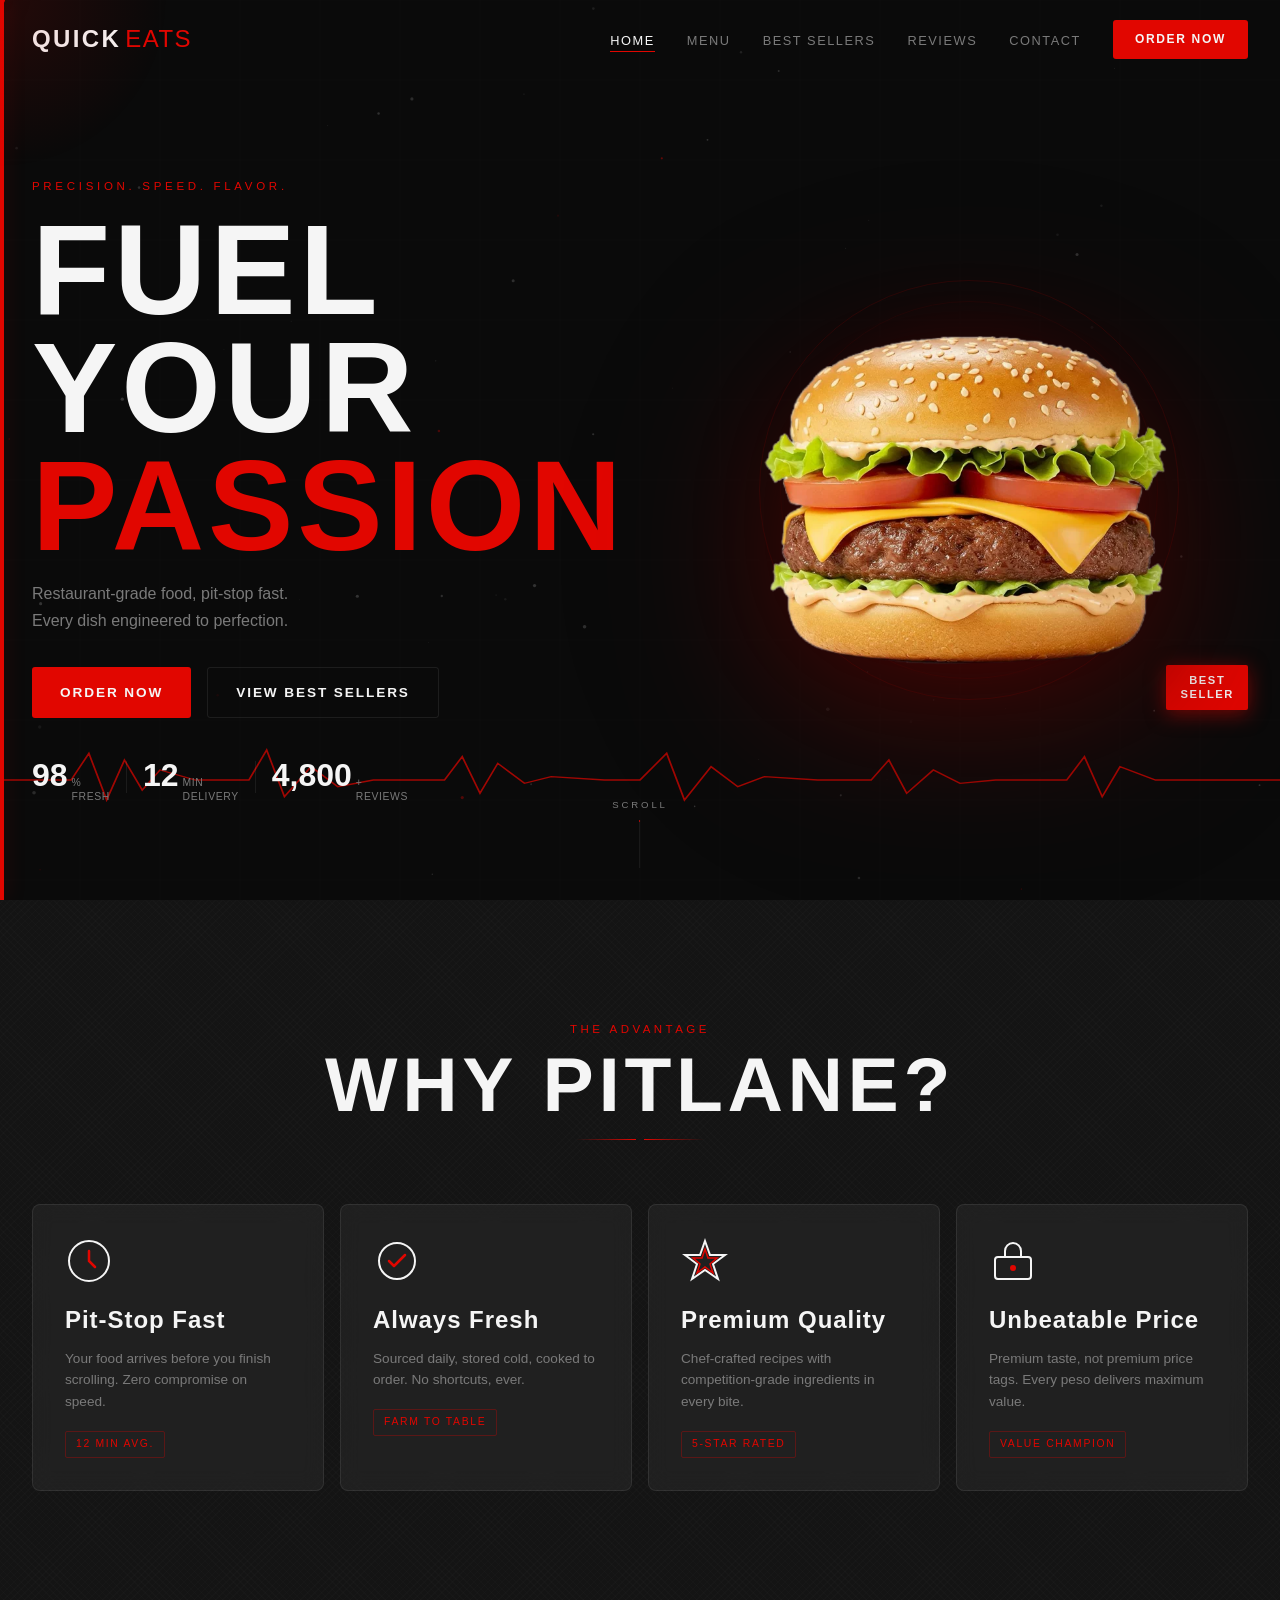
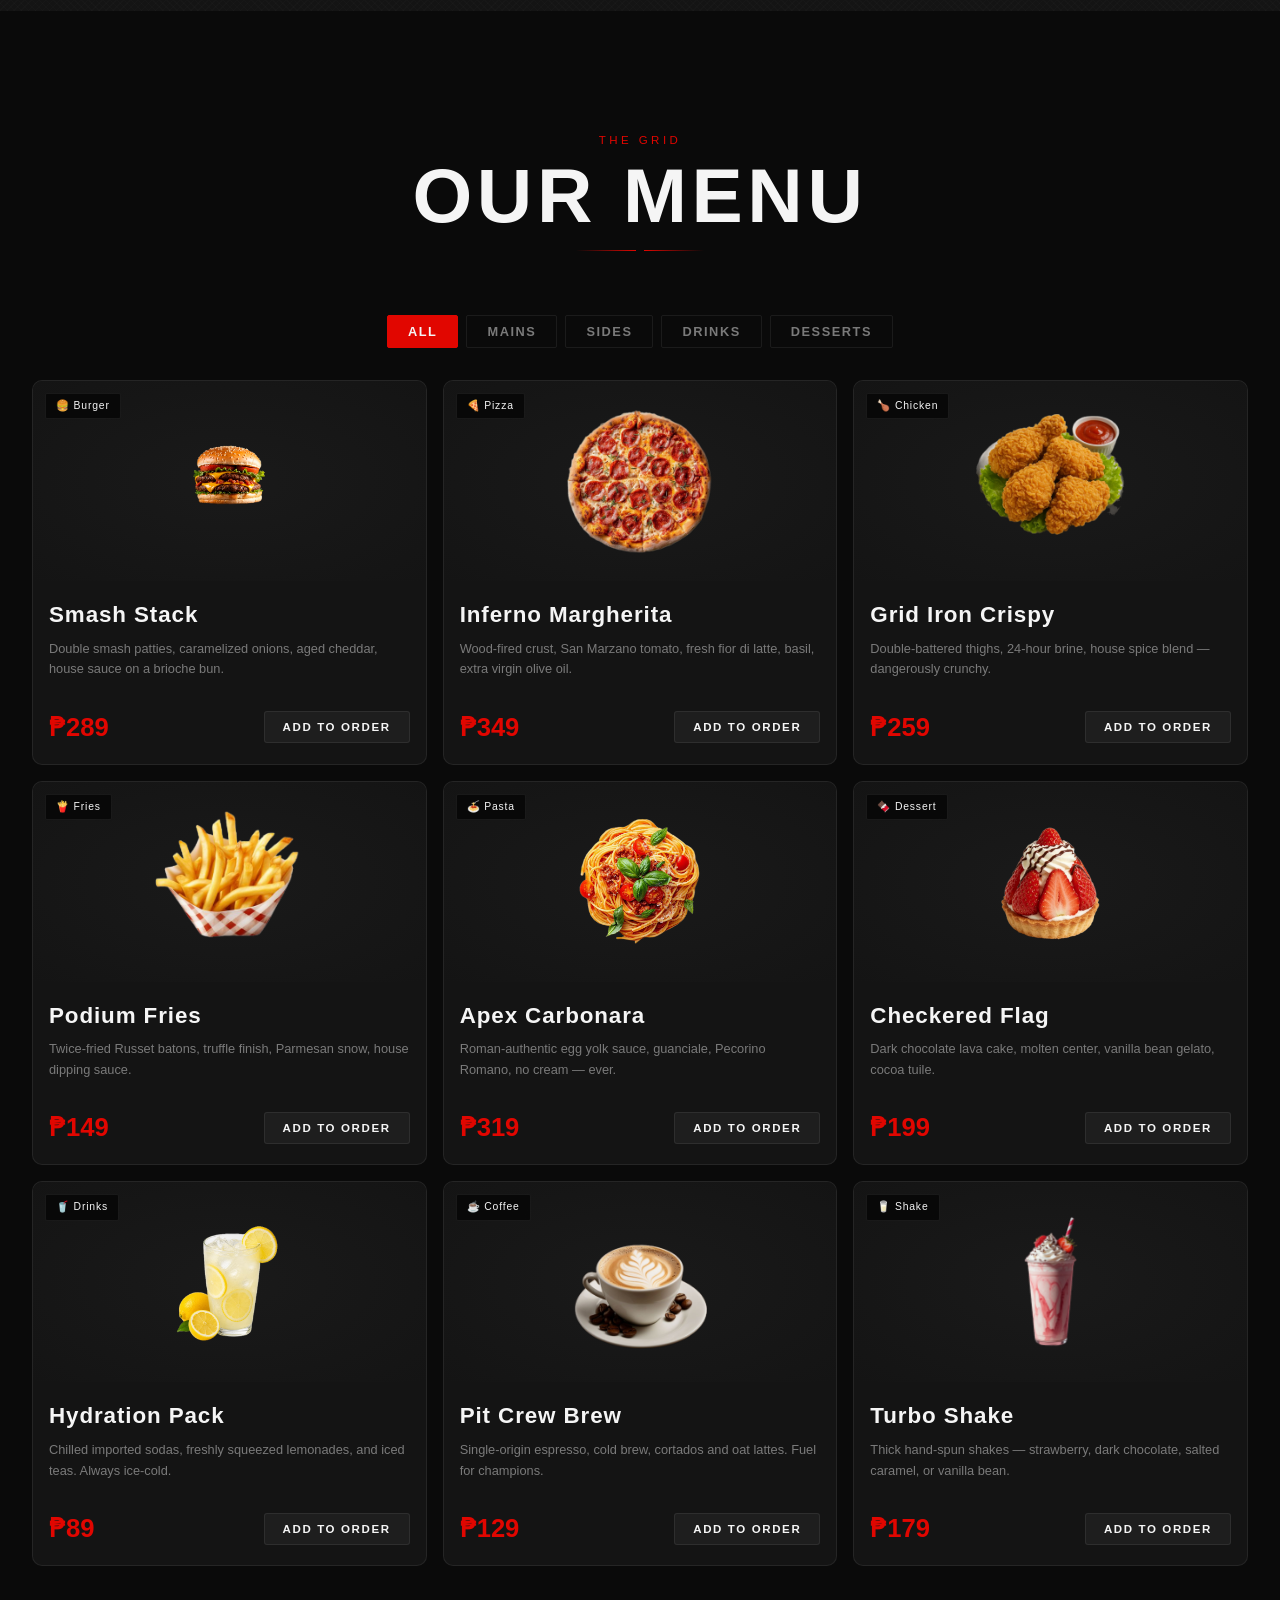
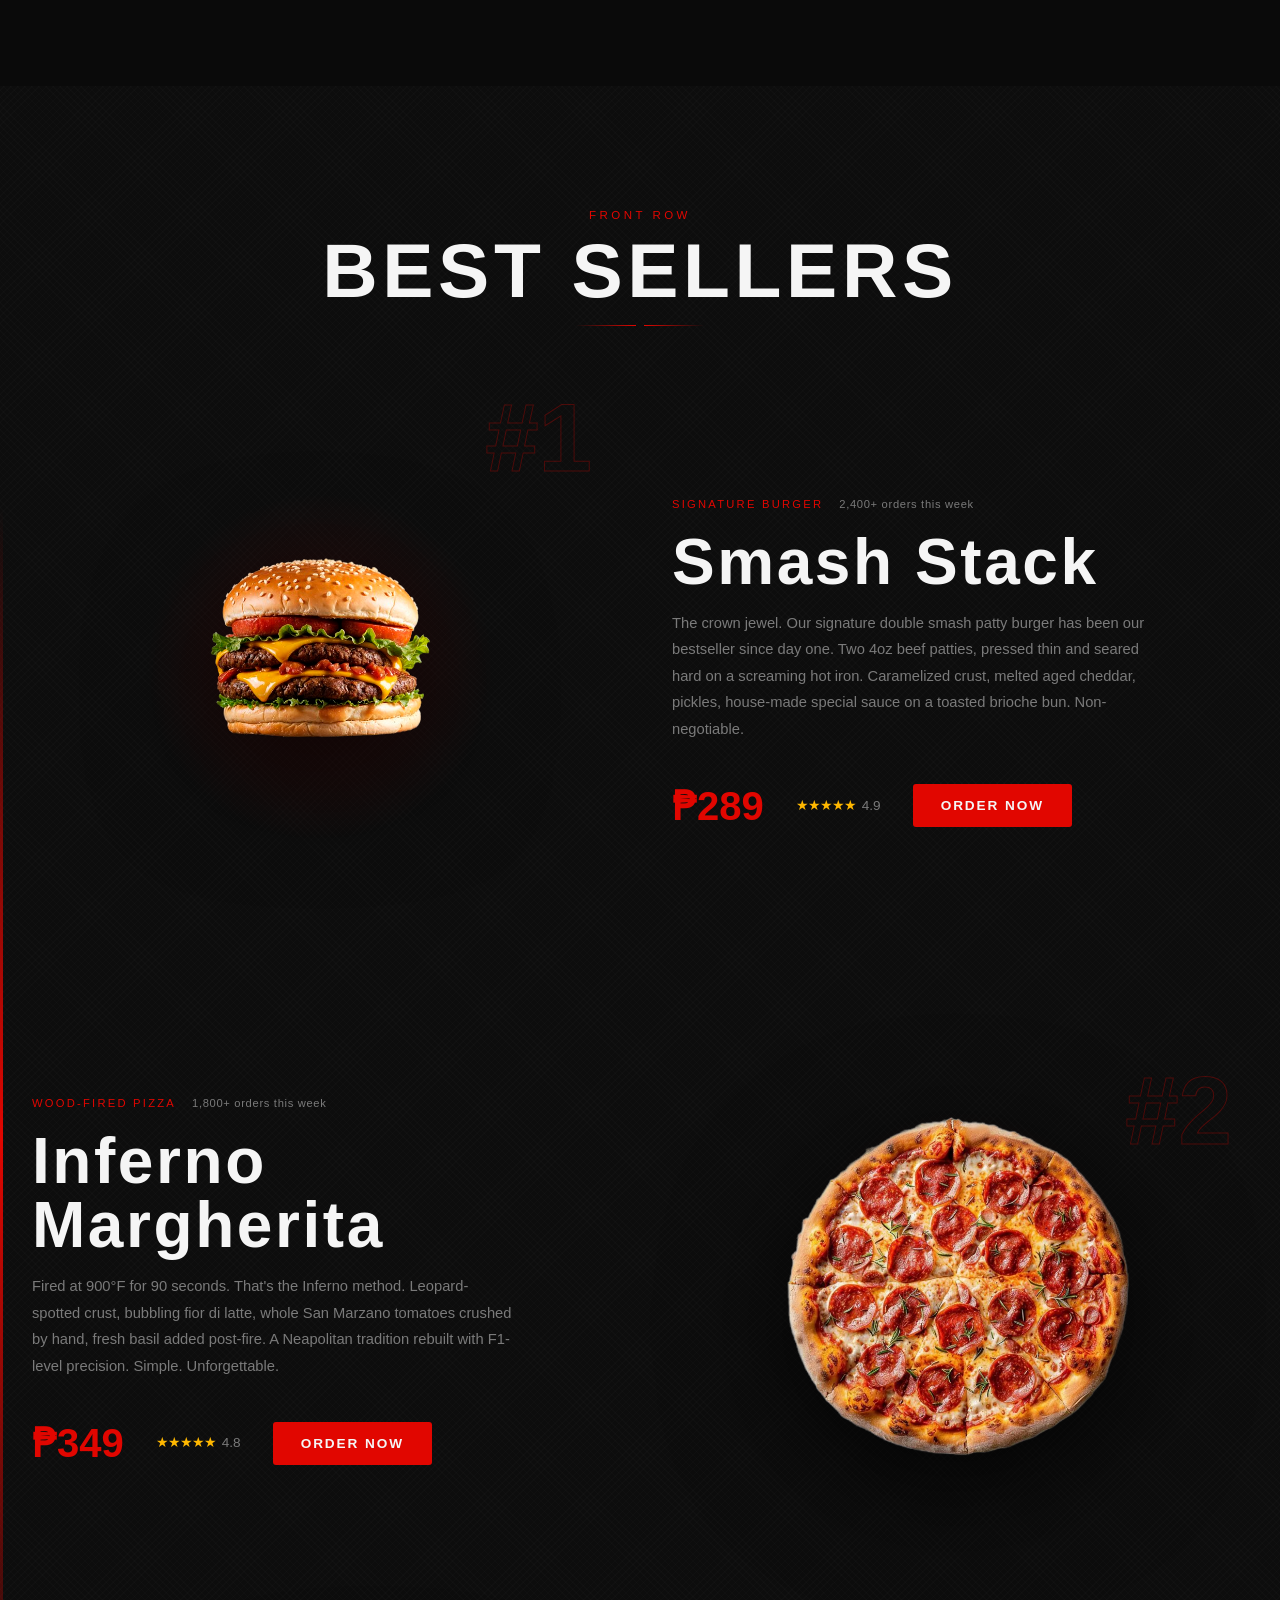
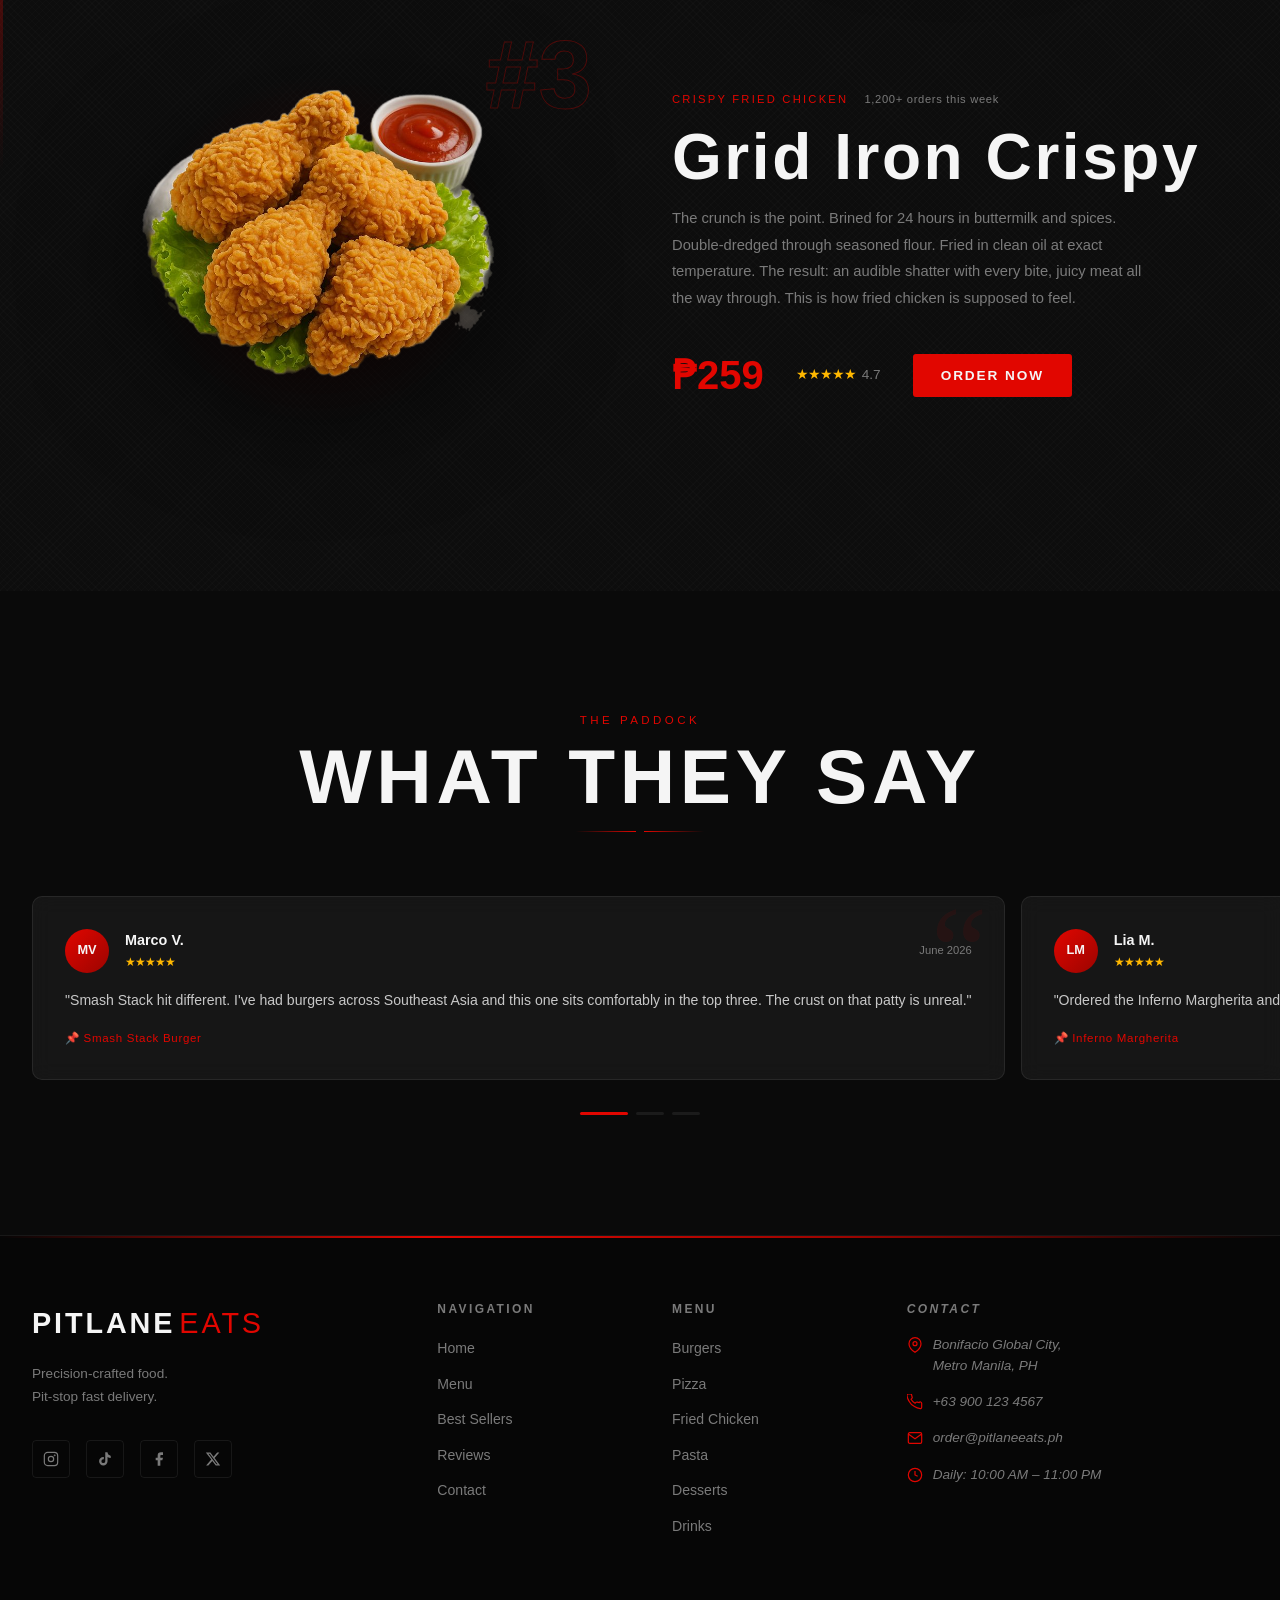
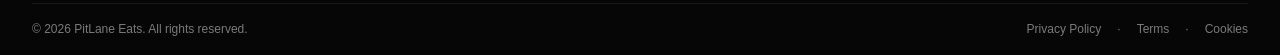
==== commit 58866f07: "Update index.html" ====
--- a/index.html
+++ b/index.html
@@ -138,7 +138,7 @@
       <div class="hero__image-wrap reveal-right">
         <div class="hero__image-glow" aria-hidden="true"></div>
         <div class="hero__image-ring" aria-hidden="true"></div>
-        <img src="images/hero-burger.png" alt="Signature double smash burger — PitLane's most iconic dish" class="hero__image float-anim" />
+        <img src="hero-burger.png" alt="Signature double smash burger — PitLane's most iconic dish" class="hero__image float-anim" />
         <div class="hero__image-badge" aria-label="Best seller">
           <span>BEST</span><br/><span>SELLER</span>
         </div>
@@ -429,7 +429,7 @@
         <div class="bs__item bs__item--reverse reveal-right">
           <div class="bs__item-image-wrap">
             <div class="bs__item-glow" aria-hidden="true"></div>
-            <img src="images/pizza.png" alt="Inferno Margherita Pizza — #2 bestseller" class="bs__item-img float-anim" loading="lazy" />
+            <img src="pizza.png" alt="Inferno Margherita Pizza — #2 bestseller" class="bs__item-img float-anim" loading="lazy" />
             <div class="bs__item-rank" aria-label="Rank 2">#2</div>
           </div>
           <div class="bs__item-content">
